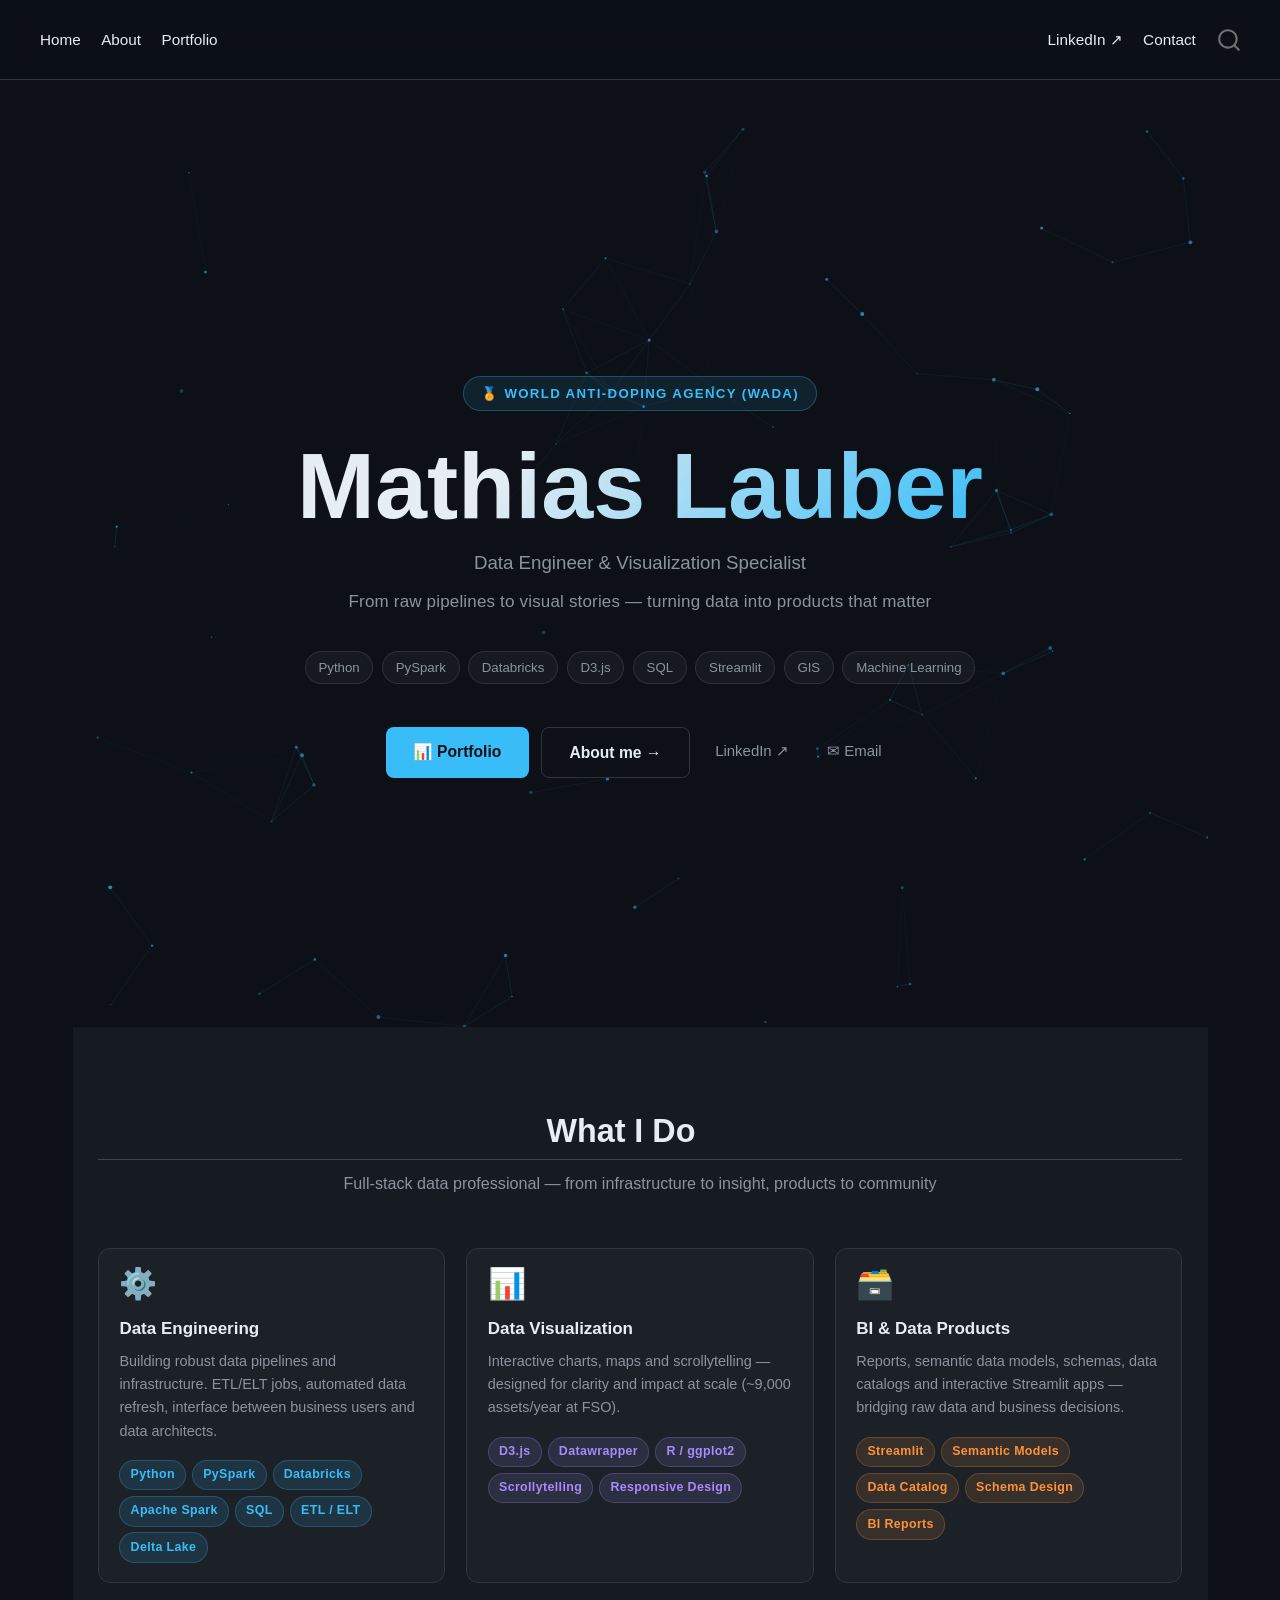
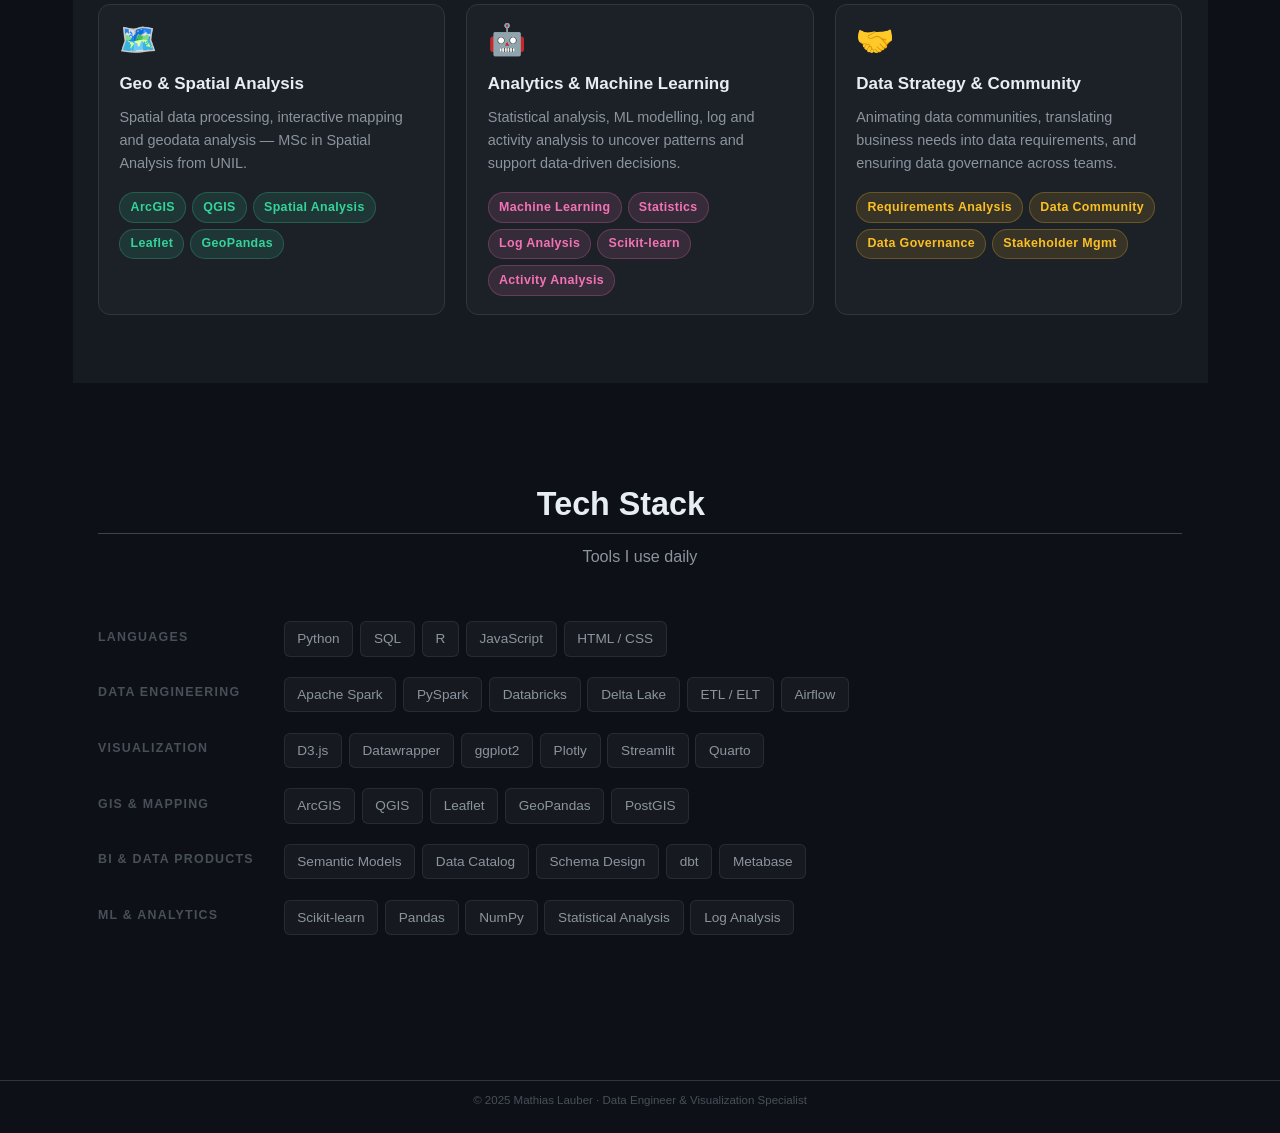
==== docs/index.html @ df404022 "Initial commit — Quarto dark portfolio site Dark theme with particles, 3 pages (Home, About, Portfol" ====
<!DOCTYPE html>
<html xmlns="http://www.w3.org/1999/xhtml" lang="en" xml:lang="en"><head>

<meta charset="utf-8">
<meta name="generator" content="quarto-1.9.38">

<meta name="viewport" content="width=device-width, initial-scale=1.0, user-scalable=yes">


<title>Mathias Lauber</title>
<style>
/* Default styles provided by pandoc.
** See https://pandoc.org/MANUAL.html#variables-for-html for config info.
*/
code{white-space: pre-wrap;}
span.smallcaps{font-variant: small-caps;}
div.columns{display: flex; gap: min(4vw, 1.5em);}
div.column{flex: auto; overflow-x: auto;}
div.hanging-indent{margin-left: 1.5em; text-indent: -1.5em;}
ul.task-list{list-style: none;}
ul.task-list li input[type="checkbox"] {
  width: 0.8em;
  margin: 0 0.8em 0.2em -1em; /* quarto-specific, see https://github.com/quarto-dev/quarto-cli/issues/4556 */ 
  vertical-align: middle;
}
</style>


<script src="site_libs/quarto-nav/quarto-nav.js"></script>
<script src="site_libs/quarto-nav/headroom.min.js"></script>
<script src="site_libs/clipboard/clipboard.min.js"></script>
<script src="site_libs/quarto-search/autocomplete.umd.js"></script>
<script src="site_libs/quarto-search/fuse.min.js"></script>
<script src="site_libs/quarto-search/quarto-search.js"></script>
<meta name="quarto:offset" content="./">
<link href="./img/favicon.png" rel="icon" type="image/png">
<script src="site_libs/quarto-html/quarto.js" type="module"></script>
<script src="site_libs/quarto-html/tabsets/tabsets.js" type="module"></script>
<script src="site_libs/quarto-html/popper.min.js"></script>
<script src="site_libs/quarto-html/tippy.umd.min.js"></script>
<script src="site_libs/quarto-html/anchor.min.js"></script>
<link href="site_libs/quarto-html/tippy.css" rel="stylesheet">
<link href="site_libs/quarto-html/quarto-syntax-highlighting-dark-0a6b7249c26820e032cb0bd839ff02b1.css" rel="stylesheet" id="quarto-text-highlighting-styles">
<script src="site_libs/bootstrap/bootstrap.min.js"></script>
<link href="site_libs/bootstrap/bootstrap-icons.css" rel="stylesheet">
<link href="site_libs/bootstrap/bootstrap-406216b1272a0f141cdec64832ee76d3.min.css" rel="stylesheet" append-hash="true" id="quarto-bootstrap" data-mode="dark">
<script id="quarto-search-options" type="application/json">{
  "location": "navbar",
  "copy-button": false,
  "collapse-after": 3,
  "panel-placement": "end",
  "type": "overlay",
  "limit": 50,
  "keyboard-shortcut": [
    "f",
    "/",
    "s"
  ],
  "show-item-context": false,
  "language": {
    "search-no-results-text": "No results",
    "search-matching-documents-text": "matching documents",
    "search-copy-link-title": "Copy link to search",
    "search-hide-matches-text": "Hide additional matches",
    "search-more-match-text": "more match in this document",
    "search-more-matches-text": "more matches in this document",
    "search-clear-button-title": "Clear",
    "search-text-placeholder": "",
    "search-detached-cancel-button-title": "Cancel",
    "search-submit-button-title": "Submit",
    "search-label": "Search"
  }
}</script>
<style>html{ scroll-behavior: smooth; }</style>


<link rel="stylesheet" href="styles.css">
</head>

<body class="nav-fixed quarto-light">

<div id="quarto-search-results"></div>
  <header id="quarto-header" class="headroom fixed-top">
    <nav class="navbar navbar-expand-lg " data-bs-theme="dark">
      <div class="navbar-container container-fluid">
            <div id="quarto-search" class="" title="Search"></div>
          <button class="navbar-toggler" type="button" data-bs-toggle="collapse" data-bs-target="#navbarCollapse" aria-controls="navbarCollapse" role="menu" aria-expanded="false" aria-label="Toggle navigation" onclick="if (window.quartoToggleHeadroom) { window.quartoToggleHeadroom(); }">
  <span class="navbar-toggler-icon"></span>
</button>
          <div class="collapse navbar-collapse" id="navbarCollapse">
            <ul class="navbar-nav navbar-nav-scroll me-auto">
  <li class="nav-item">
    <a class="nav-link active" href="./index.html" aria-current="page"> 
<span class="menu-text">Home</span></a>
  </li>  
  <li class="nav-item">
    <a class="nav-link" href="./about.html"> 
<span class="menu-text">About</span></a>
  </li>  
  <li class="nav-item">
    <a class="nav-link" href="./portfolio.html"> 
<span class="menu-text">Portfolio</span></a>
  </li>  
</ul>
            <ul class="navbar-nav navbar-nav-scroll ms-auto">
  <li class="nav-item">
    <a class="nav-link" href="https://www.linkedin.com/in/mathias-lauber/" target="_blank"> 
<span class="menu-text">LinkedIn ↗</span></a>
  </li>  
  <li class="nav-item">
    <a class="nav-link" href="mailto:mathias.lauber@outlook.com"> 
<span class="menu-text">Contact</span></a>
  </li>  
</ul>
          </div> <!-- /navcollapse -->
            <div class="quarto-navbar-tools">
</div>
      </div> <!-- /container-fluid -->
    </nav>
</header>
<!-- content -->
<div id="quarto-content" class="quarto-container page-columns page-rows-contents page-layout-full page-navbar">
<!-- sidebar -->
<!-- margin-sidebar -->
    
<!-- main -->
<main class="content column-page" id="quarto-document-content"><header id="title-block-header" class="quarto-title-block"></header>




<!-- ════════════════════════════ HERO ═══════════════════════════════ -->
<section id="hero">
  <canvas id="particles-canvas"></canvas>
  <div id="hero-content">
    <div class="hero-badge">🏅 World Anti-Doping Agency (WADA)</div>
    <h1 class="hero-name">Mathias Lauber</h1>
    <p class="hero-title">Data Engineer &amp; Visualization Specialist</p>
    <p class="hero-tagline">From raw pipelines to visual stories — turning data into products that matter</p>
    <div class="hero-pills">
      <span class="hp">Python</span>
      <span class="hp">PySpark</span>
      <span class="hp">Databricks</span>
      <span class="hp">D3.js</span>
      <span class="hp">SQL</span>
      <span class="hp">Streamlit</span>
      <span class="hp">GIS</span>
      <span class="hp">Machine Learning</span>
    </div>
    <div class="hero-ctas">
      <a href="portfolio.html" class="btn-primary-cta">📊 Portfolio</a>
      <a href="about.html" class="btn-ghost-cta">About me →</a>
      <a href="https://www.linkedin.com/in/mathias-lauber/" class="btn-link-cta" target="_blank" rel="noopener">LinkedIn ↗</a>
      <a href="mailto:mathias.lauber@outlook.com" class="btn-link-cta">✉ Email</a>
    </div>
  </div>
</section>

<!-- ═══════════════════════ WHAT I DO ═══════════════════════════════ -->
<section class="s-surface">
  <div class="c-wrap">
    <h2 class="s-title anchored">What I Do</h2>
    <p class="s-sub">Full-stack data professional — from infrastructure to insight, products to community</p>

    <div class="domains-grid">

      <div class="domain-card">
        <div class="d-icon">⚙️</div>
        <div class="d-title">Data Engineering</div>
        <div class="d-desc">Building robust data pipelines and infrastructure. ETL/ELT jobs, automated data refresh, interface between business users and data architects.</div>
        <div class="d-pills">
          <span class="tag t-blue">Python</span>
          <span class="tag t-blue">PySpark</span>
          <span class="tag t-blue">Databricks</span>
          <span class="tag t-blue">Apache Spark</span>
          <span class="tag t-blue">SQL</span>
          <span class="tag t-blue">ETL / ELT</span>
          <span class="tag t-blue">Delta Lake</span>
        </div>
      </div>

      <div class="domain-card">
        <div class="d-icon">📊</div>
        <div class="d-title">Data Visualization</div>
        <div class="d-desc">Interactive charts, maps and scrollytelling — designed for clarity and impact at scale (~9,000 assets/year at FSO).</div>
        <div class="d-pills">
          <span class="tag t-purple">D3.js</span>
          <span class="tag t-purple">Datawrapper</span>
          <span class="tag t-purple">R / ggplot2</span>
          <span class="tag t-purple">Scrollytelling</span>
          <span class="tag t-purple">Responsive Design</span>
        </div>
      </div>

      <div class="domain-card">
        <div class="d-icon">🗃️</div>
        <div class="d-title">BI &amp; Data Products</div>
        <div class="d-desc">Reports, semantic data models, schemas, data catalogs and interactive Streamlit apps — bridging raw data and business decisions.</div>
        <div class="d-pills">
          <span class="tag t-orange">Streamlit</span>
          <span class="tag t-orange">Semantic Models</span>
          <span class="tag t-orange">Data Catalog</span>
          <span class="tag t-orange">Schema Design</span>
          <span class="tag t-orange">BI Reports</span>
        </div>
      </div>

      <div class="domain-card">
        <div class="d-icon">🗺️</div>
        <div class="d-title">Geo &amp; Spatial Analysis</div>
        <div class="d-desc">Spatial data processing, interactive mapping and geodata analysis — MSc in Spatial Analysis from UNIL.</div>
        <div class="d-pills">
          <span class="tag t-green">ArcGIS</span>
          <span class="tag t-green">QGIS</span>
          <span class="tag t-green">Spatial Analysis</span>
          <span class="tag t-green">Leaflet</span>
          <span class="tag t-green">GeoPandas</span>
        </div>
      </div>

      <div class="domain-card">
        <div class="d-icon">🤖</div>
        <div class="d-title">Analytics &amp; Machine Learning</div>
        <div class="d-desc">Statistical analysis, ML modelling, log and activity analysis to uncover patterns and support data-driven decisions.</div>
        <div class="d-pills">
          <span class="tag t-pink">Machine Learning</span>
          <span class="tag t-pink">Statistics</span>
          <span class="tag t-pink">Log Analysis</span>
          <span class="tag t-pink">Scikit-learn</span>
          <span class="tag t-pink">Activity Analysis</span>
        </div>
      </div>

      <div class="domain-card">
        <div class="d-icon">🤝</div>
        <div class="d-title">Data Strategy &amp; Community</div>
        <div class="d-desc">Animating data communities, translating business needs into data requirements, and ensuring data governance across teams.</div>
        <div class="d-pills">
          <span class="tag t-yellow">Requirements Analysis</span>
          <span class="tag t-yellow">Data Community</span>
          <span class="tag t-yellow">Data Governance</span>
          <span class="tag t-yellow">Stakeholder Mgmt</span>
        </div>
      </div>

    </div>
  </div>
</section>

<!-- ═══════════════════════ TECH STACK ══════════════════════════════ -->
<section class="s-deep">
  <div class="c-wrap">
    <h2 class="s-title anchored">Tech Stack</h2>
    <p class="s-sub">Tools I use daily</p>

    <div class="tech-rows">
      <div class="tech-row">
        <span class="tech-label">Languages</span>
        <div class="tech-pills">
          <span class="tp">Python</span><span class="tp">SQL</span><span class="tp">R</span><span class="tp">JavaScript</span><span class="tp">HTML / CSS</span>
        </div>
      </div>
      <div class="tech-row">
        <span class="tech-label">Data Engineering</span>
        <div class="tech-pills">
          <span class="tp">Apache Spark</span><span class="tp">PySpark</span><span class="tp">Databricks</span><span class="tp">Delta Lake</span><span class="tp">ETL / ELT</span><span class="tp">Airflow</span>
        </div>
      </div>
      <div class="tech-row">
        <span class="tech-label">Visualization</span>
        <div class="tech-pills">
          <span class="tp">D3.js</span><span class="tp">Datawrapper</span><span class="tp">ggplot2</span><span class="tp">Plotly</span><span class="tp">Streamlit</span><span class="tp">Quarto</span>
        </div>
      </div>
      <div class="tech-row">
        <span class="tech-label">GIS &amp; Mapping</span>
        <div class="tech-pills">
          <span class="tp">ArcGIS</span><span class="tp">QGIS</span><span class="tp">Leaflet</span><span class="tp">GeoPandas</span><span class="tp">PostGIS</span>
        </div>
      </div>
      <div class="tech-row">
        <span class="tech-label">BI &amp; Data Products</span>
        <div class="tech-pills">
          <span class="tp">Semantic Models</span><span class="tp">Data Catalog</span><span class="tp">Schema Design</span><span class="tp">dbt</span><span class="tp">Metabase</span>
        </div>
      </div>
      <div class="tech-row">
        <span class="tech-label">ML &amp; Analytics</span>
        <div class="tech-pills">
          <span class="tp">Scikit-learn</span><span class="tp">Pandas</span><span class="tp">NumPy</span><span class="tp">Statistical Analysis</span><span class="tp">Log Analysis</span>
        </div>
      </div>
    </div>
  </div>
</section>

<!-- ════════════════════════ PARTICLES SCRIPT ═══════════════════════ -->
<script>
(function () {
  const canvas = document.getElementById('particles-canvas');
  if (!canvas) return;
  const ctx = canvas.getContext('2d');
  let W, H, particles;
  const mouse = { x: -999, y: -999 };
  const N = 75, LINK = 130, MOUSE_R = 140, COL = '56,189,248';

  function resize() {
    W = canvas.width  = canvas.parentElement.offsetWidth;
    H = canvas.height = canvas.parentElement.offsetHeight;
  }

  function P() {
    this.x  = Math.random() * W;
    this.y  = Math.random() * H;
    this.vx = (Math.random() - 0.5) * 0.45;
    this.vy = (Math.random() - 0.5) * 0.45;
    this.r  = Math.random() * 1.4 + 0.6;
    this.a  = Math.random() * 0.45 + 0.25;
  }
  P.prototype.step = function () {
    this.x += this.vx; this.y += this.vy;
    if (this.x < 0 || this.x > W) this.vx *= -1;
    if (this.y < 0 || this.y > H) this.vy *= -1;
    const dx = this.x - mouse.x, dy = this.y - mouse.y;
    const d  = Math.sqrt(dx * dx + dy * dy);
    if (d < MOUSE_R && d > 0) {
      const f = (MOUSE_R - d) / MOUSE_R * 1.2;
      this.x += (dx / d) * f;
      this.y += (dy / d) * f;
    }
  };
  P.prototype.draw = function () {
    ctx.beginPath();
    ctx.arc(this.x, this.y, this.r, 0, Math.PI * 2);
    ctx.fillStyle = `rgba(${COL},${this.a})`;
    ctx.fill();
  };

  function frame() {
    ctx.clearRect(0, 0, W, H);
    for (let i = 0; i < N; i++) {
      particles[i].step();
      particles[i].draw();
      for (let j = i + 1; j < N; j++) {
        const dx = particles[i].x - particles[j].x;
        const dy = particles[i].y - particles[j].y;
        const d  = Math.sqrt(dx * dx + dy * dy);
        if (d < LINK) {
          ctx.beginPath();
          ctx.moveTo(particles[i].x, particles[i].y);
          ctx.lineTo(particles[j].x, particles[j].y);
          ctx.strokeStyle = `rgba(${COL},${(1 - d / LINK) * 0.22})`;
          ctx.lineWidth = 0.7;
          ctx.stroke();
        }
      }
    }
    requestAnimationFrame(frame);
  }

  function init() {
    resize();
    particles = Array.from({ length: N }, () => new P());
    frame();
  }

  window.addEventListener('resize', () => {
    resize();
    particles.forEach(p => { p.x = Math.min(p.x, W); p.y = Math.min(p.y, H); });
  });
  const hero = document.getElementById('hero');
  hero.addEventListener('mousemove', e => {
    const r = canvas.getBoundingClientRect();
    mouse.x = e.clientX - r.left;
    mouse.y = e.clientY - r.top;
  });
  hero.addEventListener('mouseleave', () => { mouse.x = -999; mouse.y = -999; });

  // Wait for DOM to be ready
  if (document.readyState === 'loading') {
    document.addEventListener('DOMContentLoaded', init);
  } else {
    init();
  }
})();
</script>



</main> <!-- /main -->
<script id="quarto-html-after-body" type="application/javascript">
  window.document.addEventListener("DOMContentLoaded", function (event) {
    const icon = "";
    const anchorJS = new window.AnchorJS();
    anchorJS.options = {
      placement: 'right',
      icon: icon
    };
    anchorJS.add('.anchored');
    const isCodeAnnotation = (el) => {
      for (const clz of el.classList) {
        if (clz.startsWith('code-annotation-')) {                     
          return true;
        }
      }
      return false;
    }
    const onCopySuccess = function(e) {
      // button target
      const button = e.trigger;
      // don't keep focus
      button.blur();
      // flash "checked"
      button.classList.add('code-copy-button-checked');
      var currentTitle = button.getAttribute("title");
      button.setAttribute("title", "Copied!");
      let tooltip;
      if (window.bootstrap) {
        button.setAttribute("data-bs-toggle", "tooltip");
        button.setAttribute("data-bs-placement", "left");
        button.setAttribute("data-bs-title", "Copied!");
        tooltip = new bootstrap.Tooltip(button, 
          { trigger: "manual", 
            customClass: "code-copy-button-tooltip",
            offset: [0, -8]});
        tooltip.show();    
      }
      setTimeout(function() {
        if (tooltip) {
          tooltip.hide();
          button.removeAttribute("data-bs-title");
          button.removeAttribute("data-bs-toggle");
          button.removeAttribute("data-bs-placement");
        }
        button.setAttribute("title", currentTitle);
        button.classList.remove('code-copy-button-checked');
      }, 1000);
      // clear code selection
      e.clearSelection();
    }
    const getTextToCopy = function(trigger) {
      const outerScaffold = trigger.parentElement.cloneNode(true);
      const codeEl = outerScaffold.querySelector('code');
      for (const childEl of codeEl.children) {
        if (isCodeAnnotation(childEl)) {
          childEl.remove();
        }
      }
      return codeEl.innerText;
    }
    const clipboard = new window.ClipboardJS('.code-copy-button:not([data-in-quarto-modal])', {
      text: getTextToCopy
    });
    clipboard.on('success', onCopySuccess);
    if (window.document.getElementById('quarto-embedded-source-code-modal')) {
      const clipboardModal = new window.ClipboardJS('.code-copy-button[data-in-quarto-modal]', {
        text: getTextToCopy,
        container: window.document.getElementById('quarto-embedded-source-code-modal')
      });
      clipboardModal.on('success', onCopySuccess);
    }
      var localhostRegex = new RegExp(/^(?:http|https):\/\/localhost\:?[0-9]*\//);
      var mailtoRegex = new RegExp(/^mailto:/);
        var filterRegex = new RegExp('/' + window.location.host + '/');
      var isInternal = (href) => {
          return filterRegex.test(href) || localhostRegex.test(href) || mailtoRegex.test(href);
      }
      // Inspect non-navigation links and adorn them if external
     var links = window.document.querySelectorAll('a[href]:not(.nav-link):not(.navbar-brand):not(.toc-action):not(.sidebar-link):not(.sidebar-item-toggle):not(.pagination-link):not(.no-external):not([aria-hidden]):not(.dropdown-item):not(.quarto-navigation-tool):not(.about-link)');
      for (var i=0; i<links.length; i++) {
        const link = links[i];
        if (!isInternal(link.href)) {
          // undo the damage that might have been done by quarto-nav.js in the case of
          // links that we want to consider external
          if (link.dataset.originalHref !== undefined) {
            link.href = link.dataset.originalHref;
          }
        }
      }
    function tippyHover(el, contentFn, onTriggerFn, onUntriggerFn) {
      const config = {
        allowHTML: true,
        maxWidth: 500,
        delay: 100,
        arrow: false,
        appendTo: function(el) {
            return el.parentElement;
        },
        interactive: true,
        interactiveBorder: 10,
        theme: 'quarto',
        placement: 'bottom-start',
      };
      if (contentFn) {
        config.content = contentFn;
      }
      if (onTriggerFn) {
        config.onTrigger = onTriggerFn;
      }
      if (onUntriggerFn) {
        config.onUntrigger = onUntriggerFn;
      }
      window.tippy(el, config); 
    }
    const noterefs = window.document.querySelectorAll('a[role="doc-noteref"]');
    for (var i=0; i<noterefs.length; i++) {
      const ref = noterefs[i];
      tippyHover(ref, function() {
        // use id or data attribute instead here
        let href = ref.getAttribute('data-footnote-href') || ref.getAttribute('href');
        try { href = new URL(href).hash; } catch {}
        const id = href.replace(/^#\/?/, "");
        const note = window.document.getElementById(id);
        if (note) {
          return note.innerHTML;
        } else {
          return "";
        }
      });
    }
    const xrefs = window.document.querySelectorAll('a.quarto-xref');
    const processXRef = (id, note) => {
      // Strip column container classes
      const stripColumnClz = (el) => {
        el.classList.remove("page-full", "page-columns");
        if (el.children) {
          for (const child of el.children) {
            stripColumnClz(child);
          }
        }
      }
      stripColumnClz(note)
      if (id === null || id.startsWith('sec-')) {
        // Special case sections, only their first couple elements
        const container = document.createElement("div");
        if (note.children && note.children.length > 2) {
          container.appendChild(note.children[0].cloneNode(true));
          for (let i = 1; i < note.children.length; i++) {
            const child = note.children[i];
            if (child.tagName === "P" && child.innerText === "") {
              continue;
            } else {
              container.appendChild(child.cloneNode(true));
              break;
            }
          }
          if (window.Quarto?.typesetMath) {
            window.Quarto.typesetMath(container);
          }
          return container.innerHTML
        } else {
          if (window.Quarto?.typesetMath) {
            window.Quarto.typesetMath(note);
          }
          return note.innerHTML;
        }
      } else {
        // Remove any anchor links if they are present
        const anchorLink = note.querySelector('a.anchorjs-link');
        if (anchorLink) {
          anchorLink.remove();
        }
        if (window.Quarto?.typesetMath) {
          window.Quarto.typesetMath(note);
        }
        if (note.classList.contains("callout")) {
          return note.outerHTML;
        } else {
          return note.innerHTML;
        }
      }
    }
    for (var i=0; i<xrefs.length; i++) {
      const xref = xrefs[i];
      tippyHover(xref, undefined, function(instance) {
        instance.disable();
        let url = xref.getAttribute('href');
        let hash = undefined; 
        if (url.startsWith('#')) {
          hash = url;
        } else {
          try { hash = new URL(url).hash; } catch {}
        }
        if (hash) {
          const id = hash.replace(/^#\/?/, "");
          const note = window.document.getElementById(id);
          if (note !== null) {
            try {
              const html = processXRef(id, note.cloneNode(true));
              instance.setContent(html);
            } finally {
              instance.enable();
              instance.show();
            }
          } else {
            // See if we can fetch this
            fetch(url.split('#')[0])
            .then(res => res.text())
            .then(html => {
              const parser = new DOMParser();
              const htmlDoc = parser.parseFromString(html, "text/html");
              const note = htmlDoc.getElementById(id);
              if (note !== null) {
                const html = processXRef(id, note);
                instance.setContent(html);
              } 
            }).finally(() => {
              instance.enable();
              instance.show();
            });
          }
        } else {
          // See if we can fetch a full url (with no hash to target)
          // This is a special case and we should probably do some content thinning / targeting
          fetch(url)
          .then(res => res.text())
          .then(html => {
            const parser = new DOMParser();
            const htmlDoc = parser.parseFromString(html, "text/html");
            const note = htmlDoc.querySelector('main.content');
            if (note !== null) {
              // This should only happen for chapter cross references
              // (since there is no id in the URL)
              // remove the first header
              if (note.children.length > 0 && note.children[0].tagName === "HEADER") {
                note.children[0].remove();
              }
              const html = processXRef(null, note);
              instance.setContent(html);
            } 
          }).finally(() => {
            instance.enable();
            instance.show();
          });
        }
      }, function(instance) {
      });
    }
        let selectedAnnoteEl;
        const selectorForAnnotation = ( cell, annotation) => {
          let cellAttr = 'data-code-cell="' + cell + '"';
          let lineAttr = 'data-code-annotation="' +  annotation + '"';
          const selector = 'span[' + cellAttr + '][' + lineAttr + ']';
          return selector;
        }
        const selectCodeLines = (annoteEl) => {
          const doc = window.document;
          const targetCell = annoteEl.getAttribute("data-target-cell");
          const targetAnnotation = annoteEl.getAttribute("data-target-annotation");
          const annoteSpan = window.document.querySelector(selectorForAnnotation(targetCell, targetAnnotation));
          const lines = annoteSpan.getAttribute("data-code-lines").split(",");
          const lineIds = lines.map((line) => {
            return targetCell + "-" + line;
          })
          let top = null;
          let height = null;
          let parent = null;
          if (lineIds.length > 0) {
              //compute the position of the single el (top and bottom and make a div)
              const el = window.document.getElementById(lineIds[0]);
              top = el.offsetTop;
              height = el.offsetHeight;
              parent = el.parentElement.parentElement;
            if (lineIds.length > 1) {
              const lastEl = window.document.getElementById(lineIds[lineIds.length - 1]);
              const bottom = lastEl.offsetTop + lastEl.offsetHeight;
              height = bottom - top;
            }
            if (top !== null && height !== null && parent !== null) {
              // cook up a div (if necessary) and position it 
              let div = window.document.getElementById("code-annotation-line-highlight");
              if (div === null) {
                div = window.document.createElement("div");
                div.setAttribute("id", "code-annotation-line-highlight");
                div.style.position = 'absolute';
                parent.appendChild(div);
              }
              div.style.top = top - 2 + "px";
              div.style.height = height + 4 + "px";
              div.style.left = 0;
              let gutterDiv = window.document.getElementById("code-annotation-line-highlight-gutter");
              if (gutterDiv === null) {
                gutterDiv = window.document.createElement("div");
                gutterDiv.setAttribute("id", "code-annotation-line-highlight-gutter");
                gutterDiv.style.position = 'absolute';
                const codeCell = window.document.getElementById(targetCell);
                const gutter = codeCell.querySelector('.code-annotation-gutter');
                gutter.appendChild(gutterDiv);
              }
              gutterDiv.style.top = top - 2 + "px";
              gutterDiv.style.height = height + 4 + "px";
            }
            selectedAnnoteEl = annoteEl;
          }
        };
        const unselectCodeLines = () => {
          const elementsIds = ["code-annotation-line-highlight", "code-annotation-line-highlight-gutter"];
          elementsIds.forEach((elId) => {
            const div = window.document.getElementById(elId);
            if (div) {
              div.remove();
            }
          });
          selectedAnnoteEl = undefined;
        };
          // Handle positioning of the toggle
      window.addEventListener(
        "resize",
        throttle(() => {
          elRect = undefined;
          if (selectedAnnoteEl) {
            selectCodeLines(selectedAnnoteEl);
          }
        }, 10)
      );
      function throttle(fn, ms) {
      let throttle = false;
      let timer;
        return (...args) => {
          if(!throttle) { // first call gets through
              fn.apply(this, args);
              throttle = true;
          } else { // all the others get throttled
              if(timer) clearTimeout(timer); // cancel #2
              timer = setTimeout(() => {
                fn.apply(this, args);
                timer = throttle = false;
              }, ms);
          }
        };
      }
        // Attach click handler to the DT
        const annoteDls = window.document.querySelectorAll('dt[data-target-cell]');
        for (const annoteDlNode of annoteDls) {
          annoteDlNode.addEventListener('click', (event) => {
            const clickedEl = event.target;
            if (clickedEl !== selectedAnnoteEl) {
              unselectCodeLines();
              const activeEl = window.document.querySelector('dt[data-target-cell].code-annotation-active');
              if (activeEl) {
                activeEl.classList.remove('code-annotation-active');
              }
              selectCodeLines(clickedEl);
              clickedEl.classList.add('code-annotation-active');
            } else {
              // Unselect the line
              unselectCodeLines();
              clickedEl.classList.remove('code-annotation-active');
            }
          });
        }
    const findCites = (el) => {
      const parentEl = el.parentElement;
      if (parentEl) {
        const cites = parentEl.dataset.cites;
        if (cites) {
          return {
            el,
            cites: cites.split(' ')
          };
        } else {
          return findCites(el.parentElement)
        }
      } else {
        return undefined;
      }
    };
    var bibliorefs = window.document.querySelectorAll('a[role="doc-biblioref"]');
    for (var i=0; i<bibliorefs.length; i++) {
      const ref = bibliorefs[i];
      const citeInfo = findCites(ref);
      if (citeInfo) {
        tippyHover(citeInfo.el, function() {
          var popup = window.document.createElement('div');
          citeInfo.cites.forEach(function(cite) {
            var citeDiv = window.document.createElement('div');
            citeDiv.classList.add('hanging-indent');
            citeDiv.classList.add('csl-entry');
            var biblioDiv = window.document.getElementById('ref-' + cite);
            if (biblioDiv) {
              citeDiv.innerHTML = biblioDiv.innerHTML;
            }
            popup.appendChild(citeDiv);
          });
          return popup.innerHTML;
        });
      }
    }
  });
  </script>
</div> <!-- /content -->
<footer class="footer">
  <div class="nav-footer">
    <div class="nav-footer-left">
      &nbsp;
    </div>   
    <div class="nav-footer-center">
<p>© 2025 Mathias Lauber · Data Engineer &amp; Visualization Specialist</p>
</div>
    <div class="nav-footer-right">
      &nbsp;
    </div>
  </div>
</footer>




<script src="site_libs/quarto-html/zenscroll-min.js"></script>
</body></html>
---- docs/site_libs/quarto-html/tippy.css ----
.tippy-box[data-animation=fade][data-state=hidden]{opacity:0}[data-tippy-root]{max-width:calc(100vw - 10px)}.tippy-box{position:relative;background-color:#333;color:#fff;border-radius:4px;font-size:14px;line-height:1.4;white-space:normal;outline:0;transition-property:transform,visibility,opacity}.tippy-box[data-placement^=top]>.tippy-arrow{bottom:0}.tippy-box[data-placement^=top]>.tippy-arrow:before{bottom:-7px;left:0;border-width:8px 8px 0;border-top-color:initial;transform-origin:center top}.tippy-box[data-placement^=bottom]>.tippy-arrow{top:0}.tippy-box[data-placement^=bottom]>.tippy-arrow:before{top:-7px;left:0;border-width:0 8px 8px;border-bottom-color:initial;transform-origin:center bottom}.tippy-box[data-placement^=left]>.tippy-arrow{right:0}.tippy-box[data-placement^=left]>.tippy-arrow:before{border-width:8px 0 8px 8px;border-left-color:initial;right:-7px;transform-origin:center left}.tippy-box[data-placement^=right]>.tippy-arrow{left:0}.tippy-box[data-placement^=right]>.tippy-arrow:before{left:-7px;border-width:8px 8px 8px 0;border-right-color:initial;transform-origin:center right}.tippy-box[data-inertia][data-state=visible]{transition-timing-function:cubic-bezier(.54,1.5,.38,1.11)}.tippy-arrow{width:16px;height:16px;color:#333}.tippy-arrow:before{content:"";position:absolute;border-color:transparent;border-style:solid}.tippy-content{position:relative;padding:5px 9px;z-index:1}
---- docs/site_libs/quarto-html/quarto-syntax-highlighting-dark-0a6b7249c26820e032cb0bd839ff02b1.css ----
/* quarto syntax highlight colors */
:root {
  --quarto-hl-al-color: #f07178;
  --quarto-hl-an-color: #d4d0ab;
  --quarto-hl-at-color: #00e0e0;
  --quarto-hl-bn-color: #d4d0ab;
  --quarto-hl-bu-color: #abe338;
  --quarto-hl-ch-color: #abe338;
  --quarto-hl-co-color: #f8f8f2;
  --quarto-hl-cv-color: #ffd700;
  --quarto-hl-cn-color: #ffd700;
  --quarto-hl-cf-color: #ffa07a;
  --quarto-hl-dt-color: #ffa07a;
  --quarto-hl-dv-color: #d4d0ab;
  --quarto-hl-do-color: #f8f8f2;
  --quarto-hl-er-color: #f07178;
  --quarto-hl-ex-color: #00e0e0;
  --quarto-hl-fl-color: #d4d0ab;
  --quarto-hl-fu-color: #ffa07a;
  --quarto-hl-im-color: #abe338;
  --quarto-hl-in-color: #d4d0ab;
  --quarto-hl-kw-color: #ffa07a;
  --quarto-hl-op-color: #ffa07a;
  --quarto-hl-ot-color: #00e0e0;
  --quarto-hl-pp-color: #dcc6e0;
  --quarto-hl-re-color: #00e0e0;
  --quarto-hl-sc-color: #abe338;
  --quarto-hl-ss-color: #abe338;
  --quarto-hl-st-color: #abe338;
  --quarto-hl-va-color: #00e0e0;
  --quarto-hl-vs-color: #abe338;
  --quarto-hl-wa-color: #dcc6e0;
}

/* other quarto variables */
:root {
  --quarto-font-monospace: SFMono-Regular, Menlo, Monaco, Consolas, "Liberation Mono", "Courier New", monospace;
}

/* syntax highlight based on Pandoc's rules */
pre > code.sourceCode > span {
  color: #f8f8f2;
}

code.sourceCode > span {
  color: #f8f8f2;
}

div.sourceCode,
div.sourceCode pre.sourceCode {
  color: #f8f8f2;
}

/* Normal */
code span {
  color: #f8f8f2;
}

/* Alert */
code span.al {
  color: #f07178;
}

/* Annotation */
code span.an {
  color: #d4d0ab;
}

/* Attribute */
code span.at {
  color: #00e0e0;
}

/* BaseN */
code span.bn {
  color: #d4d0ab;
}

/* BuiltIn */
code span.bu {
  color: #abe338;
}

/* ControlFlow */
code span.cf {
  font-weight: bold;
  color: #ffa07a;
}

/* Char */
code span.ch {
  color: #abe338;
}

/* Constant */
code span.cn {
  color: #ffd700;
}

/* Comment */
code span.co {
  font-style: italic;
  color: #f8f8f2;
}

/* CommentVar */
code span.cv {
  color: #ffd700;
}

/* Documentation */
code span.do {
  color: #f8f8f2;
}

/* DataType */
code span.dt {
  color: #ffa07a;
}

/* DecVal */
code span.dv {
  color: #d4d0ab;
}

/* Error */
code span.er {
  color: #f07178;
  text-decoration: underline;
}

/* Extension */
code span.ex {
  font-weight: bold;
  color: #00e0e0;
}

/* Float */
code span.fl {
  color: #d4d0ab;
}

/* Function */
code span.fu {
  color: #ffa07a;
}

/* Import */
code span.im {
  color: #abe338;
}

/* Information */
code span.in {
  color: #d4d0ab;
}

/* Keyword */
code span.kw {
  font-weight: bold;
  color: #ffa07a;
}

/* Operator */
code span.op {
  color: #ffa07a;
}

/* Other */
code span.ot {
  color: #00e0e0;
}

/* Preprocessor */
code span.pp {
  color: #dcc6e0;
}

/* RegionMarker */
code span.re {
  background-color: #f8f8f2;
  color: #00e0e0;
}

/* SpecialChar */
code span.sc {
  color: #abe338;
}

/* SpecialString */
code span.ss {
  color: #abe338;
}

/* String */
code span.st {
  color: #abe338;
}

/* Variable */
code span.va {
  color: #00e0e0;
}

/* VerbatimString */
code span.vs {
  color: #abe338;
}

/* Warning */
code span.wa {
  color: #dcc6e0;
}

.prevent-inlining {
  content: "</";
}

/*# sourceMappingURL=175367c052bafc98bd680af3479823f0.css.map */
---- docs/styles.css ----
/* ═══════════════════════════════════════════════════════════════
   MATHIAS LAUBER — Dark Portfolio
   Base: darkly (Bootstrap 5 dark)
═══════════════════════════════════════════════════════════════ */

:root {
  --bg-deep:     #0d1117;
  --bg-surface:  #161b22;
  --bg-card:     #1c2128;
  --border:      #30363d;
  --text-1:      #e6edf3;
  --text-2:      #8b949e;
  --text-dim:    #484f58;
  --blue:        #38bdf8;
  --purple:      #a78bfa;
  --green:       #34d399;
  --orange:      #fb923c;
  --pink:        #f472b6;
  --yellow:      #fbbf24;
}

/* ─── Base ──────────────────────────────────────────────────── */
body {
  background-color: var(--bg-deep) !important;
  color: var(--text-1) !important;
  font-family: -apple-system, BlinkMacSystemFont, 'Segoe UI', Inter, sans-serif;
  line-height: 1.75;
}
.quarto-title, h1.title, .description { display: none; }
a { color: var(--blue); }
a:hover { color: #7dd3fc; text-decoration: none; }
blockquote { border-left: 3px solid var(--blue); color: var(--text-2); padding-left: 1rem; }

/* ─── Navbar ────────────────────────────────────────────────── */
.navbar {
  background-color: rgba(13,17,23,0.92) !important;
  backdrop-filter: blur(14px);
  border-bottom: 1px solid var(--border) !important;
}
.navbar-brand, .nav-link { color: var(--text-1) !important; font-size: 0.9rem; font-weight: 500; }
.nav-link:hover { color: var(--blue) !important; }

/* ─── Footer ────────────────────────────────────────────────── */
.nav-footer { background: var(--bg-deep) !important; border-top: 1px solid var(--border) !important; color: var(--text-dim) !important; font-size: 0.82rem; }

/* ─── Scrollbar ─────────────────────────────────────────────── */
::-webkit-scrollbar { width: 5px; }
::-webkit-scrollbar-track { background: var(--bg-deep); }
::-webkit-scrollbar-thumb { background: var(--border); border-radius: 3px; }

/* ═══════════════════════════════════════════════════════════════
   HOME — HERO
═══════════════════════════════════════════════════════════════ */
#hero {
  position: relative;
  min-height: 100vh;
  display: flex;
  align-items: center;
  justify-content: center;
  overflow: hidden;
  background: var(--bg-deep);
}
#particles-canvas {
  position: absolute; top: 0; left: 0;
  width: 100%; height: 100%; z-index: 0;
}
#hero-content {
  position: relative; z-index: 1;
  text-align: center;
  max-width: 800px;
  padding: 2rem 1.5rem;
}
.hero-badge {
  display: inline-block;
  background: rgba(56,189,248,0.1);
  color: var(--blue);
  border: 1px solid rgba(56,189,248,0.3);
  padding: 0.3rem 1rem;
  border-radius: 20px;
  font-size: 0.78rem; font-weight: 700;
  letter-spacing: 0.1em; text-transform: uppercase;
  margin-bottom: 1.5rem;
}
.hero-name {
  font-size: clamp(3rem, 8vw, 5.5rem);
  font-weight: 900; line-height: 1.05;
  margin: 0 0 0.75rem;
  background: linear-gradient(130deg, #e6edf3 30%, #38bdf8 100%);
  -webkit-background-clip: text; -webkit-text-fill-color: transparent;
  background-clip: text;
}
.hero-title {
  font-size: 1.1rem; color: var(--text-2); font-weight: 500; margin-bottom: 0.4rem;
}
.hero-tagline {
  font-size: 1rem; color: var(--text-2); margin-bottom: 2rem; letter-spacing: 0.01em;
}
.hero-pills {
  display: flex; flex-wrap: wrap; justify-content: center; gap: 0.5rem; margin-bottom: 2.5rem;
}
.hp {
  background: rgba(255,255,255,0.04);
  border: 1px solid rgba(255,255,255,0.1);
  color: var(--text-2);
  padding: 0.25rem 0.75rem; border-radius: 20px;
  font-size: 0.78rem; font-weight: 500;
}
.hero-ctas { display: flex; justify-content: center; gap: 0.75rem; flex-wrap: wrap; }
.btn-primary-cta {
  background: var(--blue); color: #0d1117 !important;
  padding: 0.65rem 1.6rem; border-radius: 8px;
  font-weight: 700; font-size: 0.92rem; text-decoration: none;
  transition: all 0.2s; display: inline-block;
}
.btn-primary-cta:hover { background: #7dd3fc; transform: translateY(-2px); box-shadow: 0 4px 20px rgba(56,189,248,0.35); }
.btn-ghost-cta {
  background: transparent; color: var(--text-1) !important;
  padding: 0.65rem 1.6rem; border-radius: 8px;
  border: 1px solid var(--border);
  font-weight: 600; font-size: 0.92rem; text-decoration: none;
  transition: all 0.2s; display: inline-block;
}
.btn-ghost-cta:hover { border-color: var(--blue); color: var(--blue) !important; }
.btn-link-cta {
  color: var(--text-2) !important; padding: 0.65rem 0.75rem;
  font-size: 0.88rem; text-decoration: none; transition: color 0.2s;
}
.btn-link-cta:hover { color: var(--blue) !important; }

/* ═══════════════════════════════════════════════════════════════
   HOME — SECTIONS
═══════════════════════════════════════════════════════════════ */
.s-surface { background: var(--bg-surface); padding: 3rem 1.5rem 4rem; }
.s-deep    { background: var(--bg-deep);    padding: 4rem 1.5rem; }
.c-wrap    { max-width: 1100px; margin: 0 auto; }
.s-title   { font-size: 1.9rem; font-weight: 800; color: var(--text-1); text-align: center; margin-bottom: 0.5rem; }
.s-sub     { text-align: center; color: var(--text-2); margin-bottom: 3rem; font-size: 0.95rem; }

/* ─── Domain Cards ──────────────────────────────────────────── */
.domains-grid {
  display: grid;
  grid-template-columns: repeat(auto-fit, minmax(310px, 1fr));
  gap: 1.25rem;
}
.domain-card {
  background: var(--bg-card); border: 1px solid var(--border);
  border-radius: 12px; padding: 1.1rem 1.2rem;
  transition: transform 0.2s, box-shadow 0.2s;
}
.domain-card:hover { transform: translateY(-4px); box-shadow: 0 12px 40px rgba(0,0,0,0.4); }
.d-icon { font-size: 1.8rem; margin-bottom: 0.9rem; line-height: 1; }
.d-title { font-size: 1rem; font-weight: 700; color: var(--text-1); margin-bottom: 0.4rem; }
.d-desc  { font-size: 0.85rem; color: var(--text-2); line-height: 1.6; margin-bottom: 1rem; }
.d-pills { display: flex; flex-wrap: wrap; gap: 0.35rem; }

/* ─── Colored Tags ──────────────────────────────────────────── */
.tag { padding: 0.2rem 0.6rem; border-radius: 20px; font-size: 0.73rem; font-weight: 600; letter-spacing: 0.03em; }
.t-blue   { background: rgba(56,189,248,0.12);  color: #38bdf8; border: 1px solid rgba(56,189,248,0.25); }
.t-purple { background: rgba(167,139,250,0.12); color: #a78bfa; border: 1px solid rgba(167,139,250,0.25); }
.t-orange { background: rgba(251,146,60,0.12);  color: #fb923c; border: 1px solid rgba(251,146,60,0.25); }
.t-green  { background: rgba(52,211,153,0.12);  color: #34d399; border: 1px solid rgba(52,211,153,0.25); }
.t-pink   { background: rgba(244,114,182,0.12); color: #f472b6; border: 1px solid rgba(244,114,182,0.25); }
.t-yellow { background: rgba(251,191,36,0.12);  color: #fbbf24; border: 1px solid rgba(251,191,36,0.25); }

/* ─── Tech Stack ────────────────────────────────────────────── */
.tech-rows { display: flex; flex-direction: column; gap: 1.2rem; }
.tech-row  { display: flex; align-items: flex-start; gap: 1.5rem; flex-wrap: wrap; }
.tech-label {
  font-size: 0.73rem; font-weight: 700; text-transform: uppercase;
  letter-spacing: 0.1em; color: var(--text-dim);
  min-width: 160px; padding-top: 0.3rem;
}
.tech-pills { display: flex; flex-wrap: wrap; gap: 0.4rem; }
.tp {
  background: rgba(255,255,255,0.04);
  border: 1px solid rgba(255,255,255,0.08);
  color: var(--text-2);
  padding: 0.28rem 0.75rem; border-radius: 6px;
  font-size: 0.8rem; font-weight: 500; cursor: default;
  transition: all 0.15s;
}
.tp:hover { border-color: var(--blue); color: var(--blue); background: rgba(56,189,248,0.07); }

/* ═══════════════════════════════════════════════════════════════
   ABOUT PAGE
═══════════════════════════════════════════════════════════════ */
.about-hero {
  background: var(--bg-surface);
  padding: 4rem 1.5rem 3rem;
  border-bottom: 1px solid var(--border);
}
.about-grid { display: grid; grid-template-columns: 200px 1fr; gap: 3rem; align-items: start; max-width: 900px; margin: 0 auto; }
.profile-img {
  width: 180px; height: 180px; border-radius: 50%;
  object-fit: cover;
  border: 3px solid var(--border);
  box-shadow: 0 0 0 6px rgba(56,189,248,0.12);
}
.profile-placeholder {
  width: 180px; height: 180px; border-radius: 50%;
  background: var(--bg-card); border: 2px dashed var(--border);
  display: flex; align-items: center; justify-content: center;
  font-size: 3.5rem;
}
.about-name  { font-size: 2.2rem; font-weight: 800; color: var(--text-1); margin-bottom: 0.3rem; }
.about-role  { font-size: 1rem; color: var(--blue); font-weight: 600; margin-bottom: 0.8rem; }
.about-bio   { font-size: 0.95rem; color: var(--text-2); line-height: 1.8; }
.about-links { display: flex; gap: 0.75rem; flex-wrap: wrap; margin-top: 1.2rem; }
.about-link  {
  background: var(--bg-card); border: 1px solid var(--border);
  color: var(--text-2) !important; padding: 0.4rem 1rem;
  border-radius: 6px; font-size: 0.82rem; font-weight: 600;
  text-decoration: none; transition: all 0.15s;
}
.about-link:hover { border-color: var(--blue); color: var(--blue) !important; }

/* ─── About sections ────────────────────────────────────────── */
.about-content { max-width: 900px; margin: 0 auto; padding: 4rem 1.5rem; }
.section-label {
  font-size: 0.72rem; font-weight: 700; text-transform: uppercase;
  letter-spacing: 0.12em; color: var(--blue); margin-bottom: 1.5rem;
}
.timeline-item {
  border-left: 2px solid var(--border);
  padding: 0 0 2rem 1.5rem; position: relative; margin-left: 0.5rem;
}
.timeline-item::before {
  content: ""; position: absolute; left: -5px; top: 6px;
  width: 8px; height: 8px; border-radius: 50%;
  background: var(--blue); box-shadow: 0 0 0 3px rgba(56,189,248,0.2);
}
.tl-title  { font-size: 1rem; font-weight: 700; color: var(--text-1); margin-bottom: 0.15rem; }
.tl-org    { font-size: 0.88rem; color: var(--blue); font-weight: 600; }
.tl-period { font-size: 0.78rem; color: var(--text-dim); margin-bottom: 0.6rem; }
.tl-desc   { font-size: 0.88rem; color: var(--text-2); line-height: 1.7; }

/* ═══════════════════════════════════════════════════════════════
   PORTFOLIO PAGE
═══════════════════════════════════════════════════════════════ */
.portfolio-hero {
  background: var(--bg-surface);
  padding: 3rem 1.5rem 2.5rem;
  border-bottom: 1px solid var(--border);
  text-align: center;
}
.portfolio-title { font-size: 2rem; font-weight: 800; color: var(--text-1); margin-bottom: 0.4rem; }
.portfolio-sub   { color: var(--text-2); font-size: 0.95rem; }

.portfolio-body  { max-width: 1100px; margin: 0 auto; padding: 3rem 1.5rem 5rem; }

.cat-title {
  font-size: 0.72rem; font-weight: 700; text-transform: uppercase;
  letter-spacing: 0.12em; color: var(--blue);
  border-bottom: 1px solid var(--border); padding-bottom: 0.75rem;
  margin-bottom: 1.5rem; margin-top: 3rem;
}
.cat-title:first-child { margin-top: 0; }

.viz-card {
  background: #ffffff !important;
  border: 1px solid #dee2e6 !important;
  border-radius: 10px; padding: 1.4rem 1.5rem;
  margin-bottom: 1.25rem;
  transition: box-shadow 0.2s, transform 0.2s;
}
.viz-card:hover { box-shadow: 0 8px 30px rgba(0,0,0,0.2) !important; transform: translateY(-2px); }
.viz-card h3 { font-size: 0.95rem; font-weight: 700; color: #1a1a2a !important; margin-bottom: 0.75rem; }
.viz-card blockquote { border-left: 3px solid #dee2e6; color: #6c757d; }
.viz-card iframe, .viz-card .bfsviz-widget { width: 100%; border: none; margin-top: 0.5rem; }
.cat-badge {
  display: inline-block;
  background: rgba(56,189,248,0.1); color: #2980b9;
  border: 1px solid rgba(56,189,248,0.3);
  padding: 0.15rem 0.55rem; border-radius: 20px;
  font-size: 0.7rem; font-weight: 700; text-transform: uppercase;
  letter-spacing: 0.06em; margin-bottom: 0.5rem;
}
.cat-badge-purple {
  display: inline-block;
  background: rgba(167,139,250,0.12); color: #7c3aed;
  border: 1px solid rgba(167,139,250,0.35);
  padding: 0.15rem 0.55rem; border-radius: 20px;
  font-size: 0.7rem; font-weight: 700; text-transform: uppercase;
  letter-spacing: 0.06em; margin-bottom: 0.5rem;
}

/* ═══════════════════════════════════════════════════════════════
   RESPONSIVE
═══════════════════════════════════════════════════════════════ */
@media (max-width: 768px) {
  .hero-name { font-size: 2.8rem; }
  .domains-grid { grid-template-columns: 1fr; }
  .tech-row { flex-direction: column; gap: 0.5rem; }
  .tech-label { min-width: auto; }
  .about-grid { grid-template-columns: 1fr; text-align: center; }
  .about-links { justify-content: center; }
}
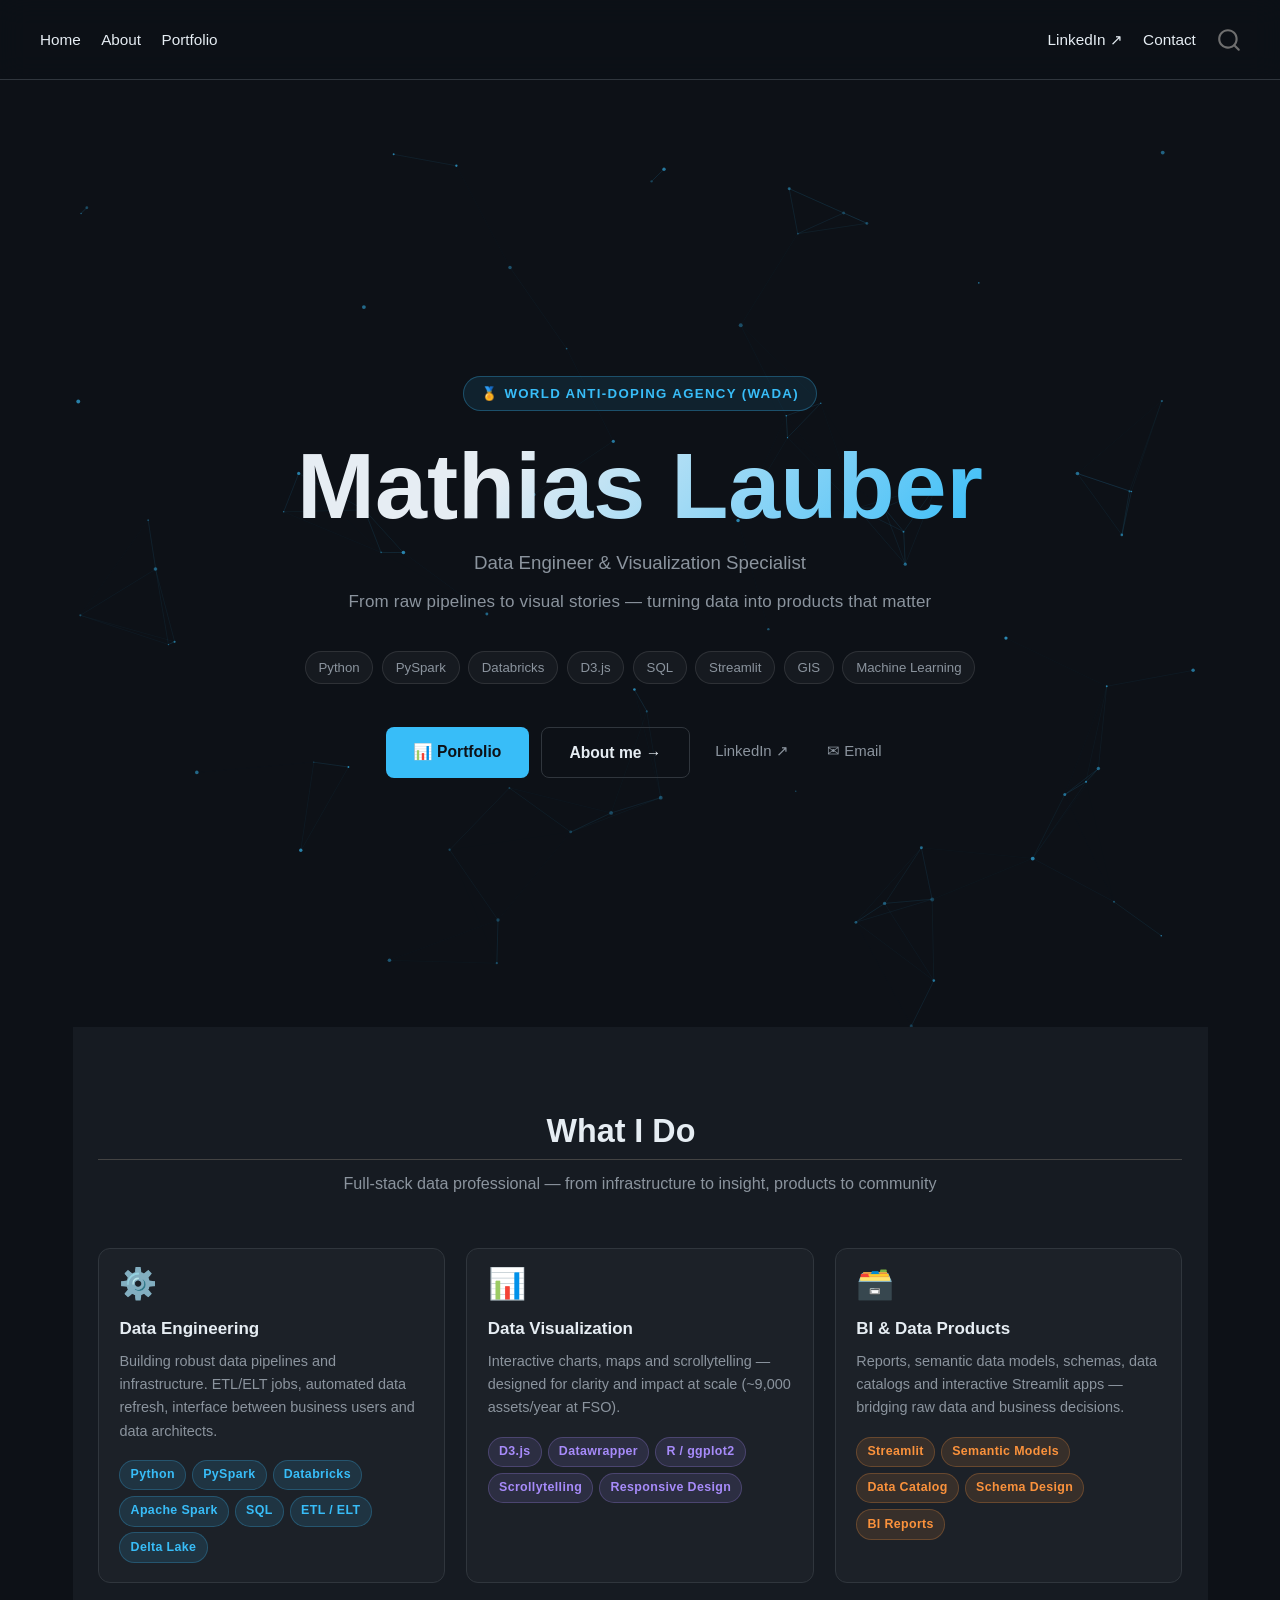
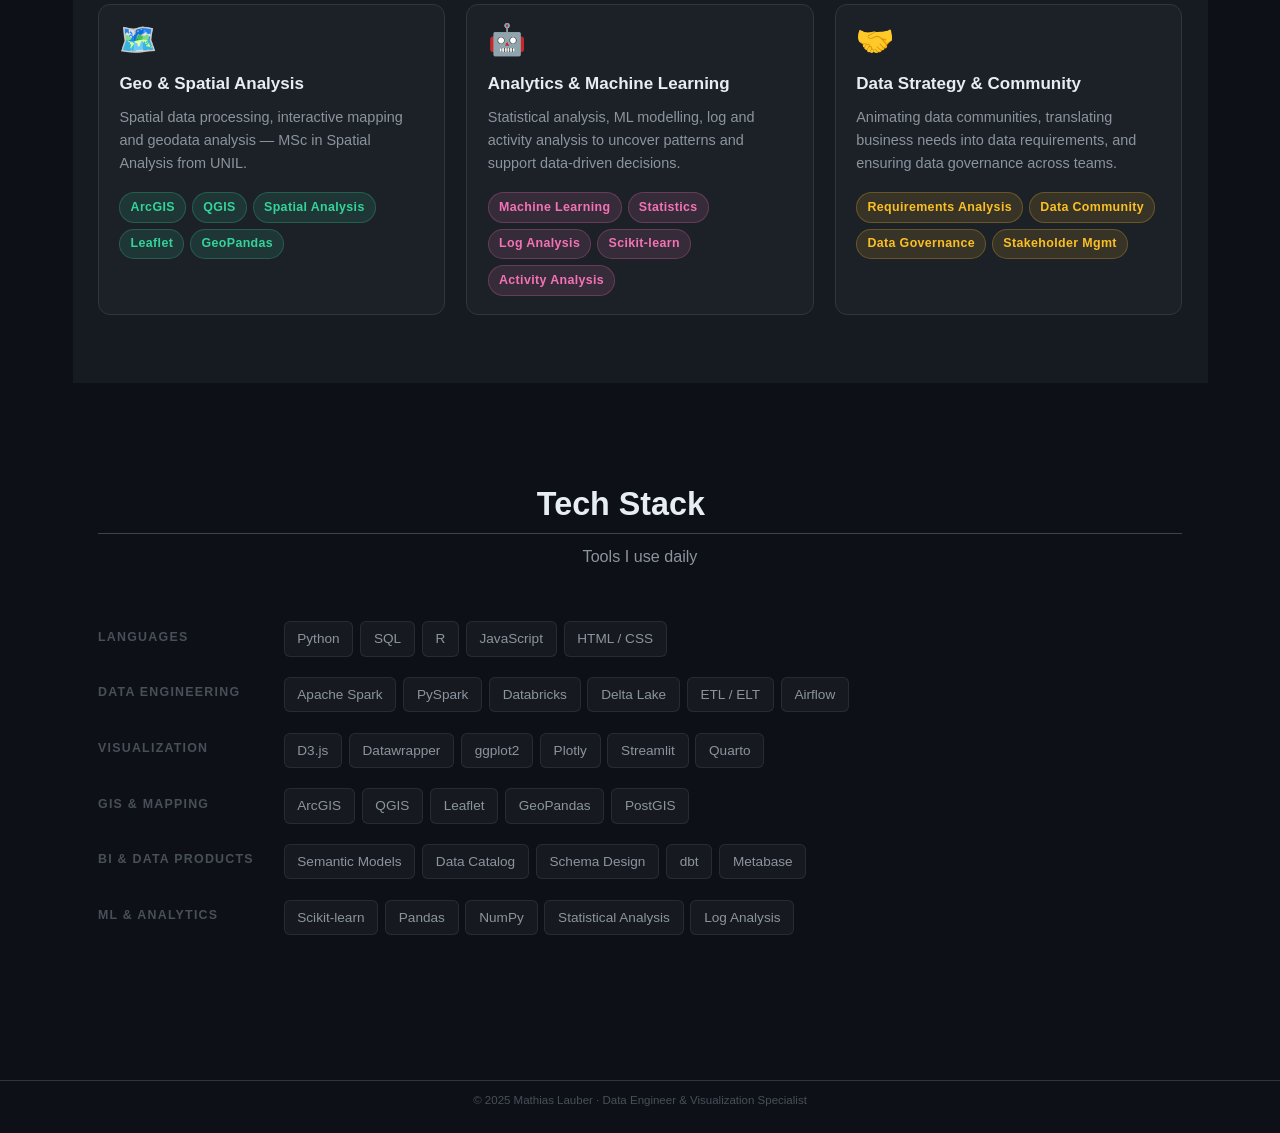
==== commit e75108e8: "Auto-render: update docs [skip ci]" ====
--- a/docs/index.html
+++ b/docs/index.html
@@ -43,7 +43,7 @@
 <link href="site_libs/quarto-html/quarto-syntax-highlighting-dark-0a6b7249c26820e032cb0bd839ff02b1.css" rel="stylesheet" id="quarto-text-highlighting-styles">
 <script src="site_libs/bootstrap/bootstrap.min.js"></script>
 <link href="site_libs/bootstrap/bootstrap-icons.css" rel="stylesheet">
-<link href="site_libs/bootstrap/bootstrap-406216b1272a0f141cdec64832ee76d3.min.css" rel="stylesheet" append-hash="true" id="quarto-bootstrap" data-mode="dark">
+<link href="site_libs/bootstrap/bootstrap-a8a45a782a0b07fc5aed257e91abf22a.min.css" rel="stylesheet" append-hash="true" id="quarto-bootstrap" data-mode="dark">
 <script id="quarto-search-options" type="application/json">{
   "location": "navbar",
   "copy-button": false,
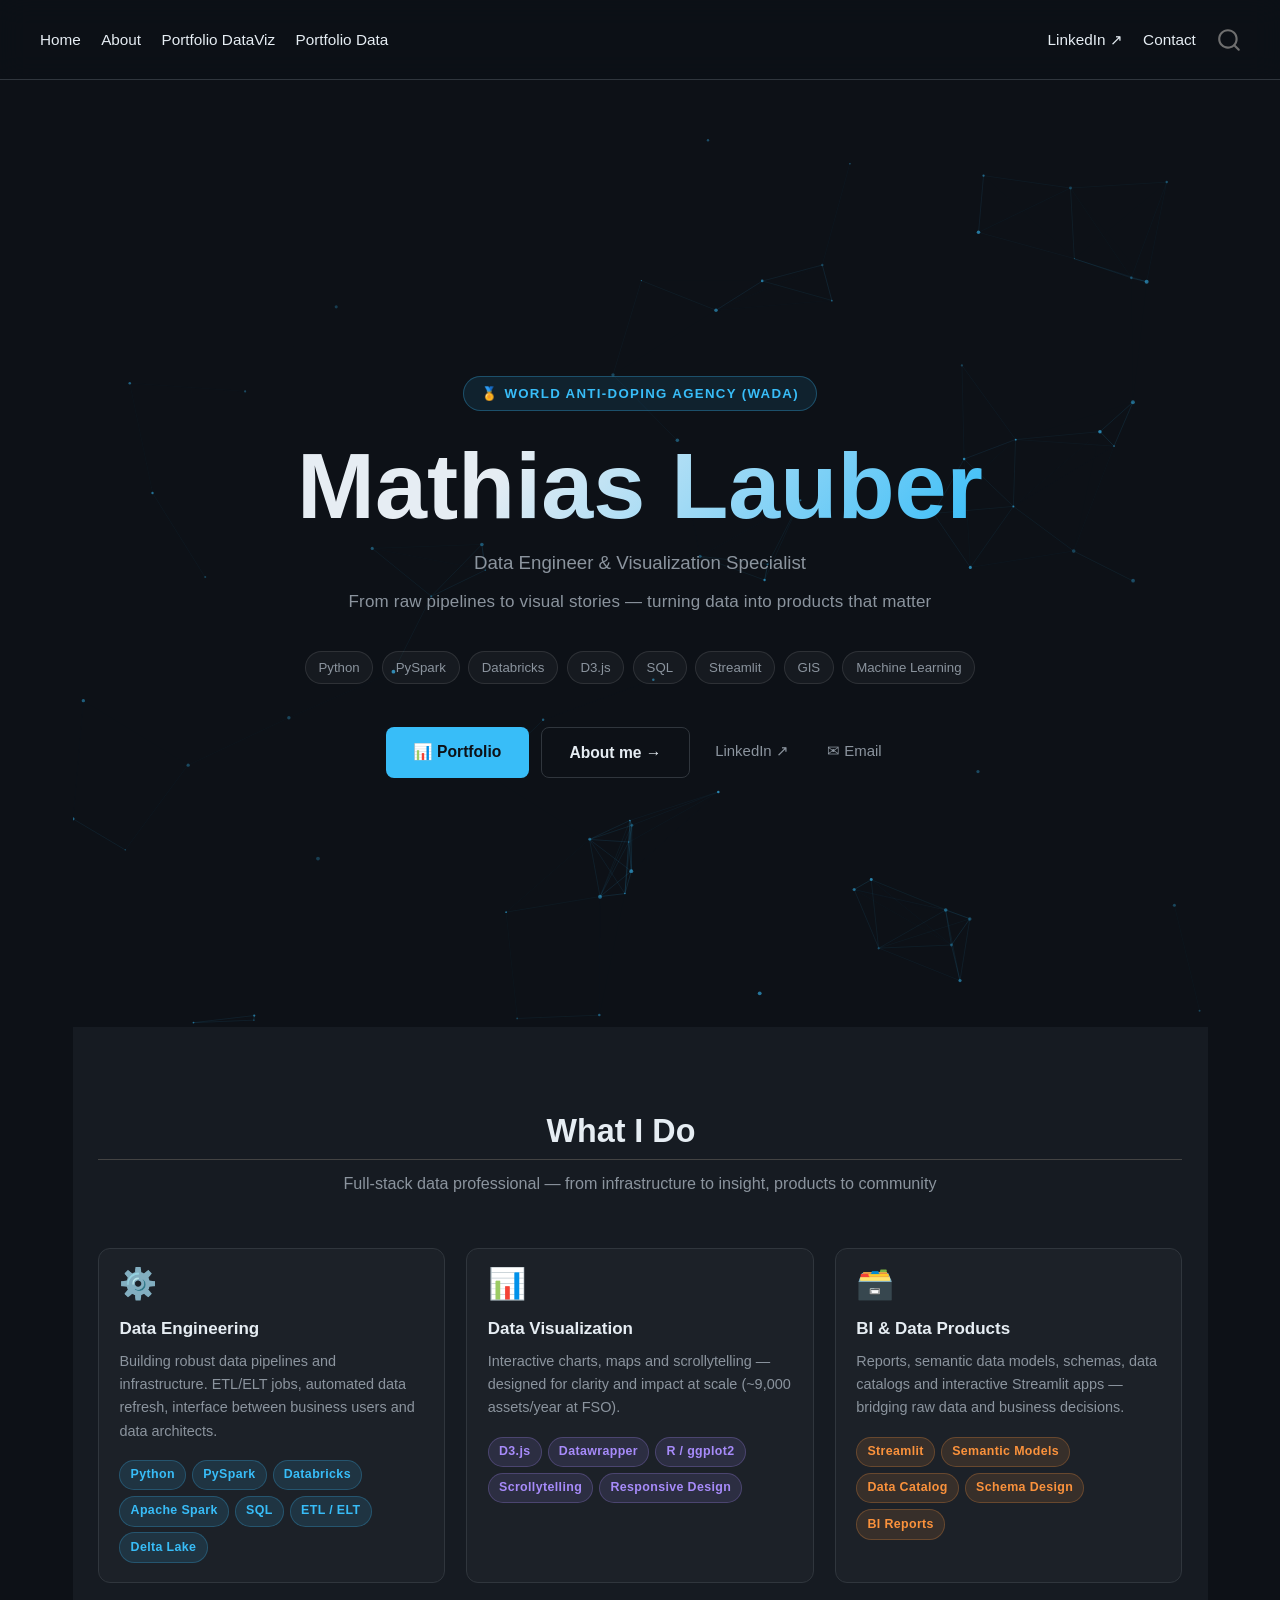
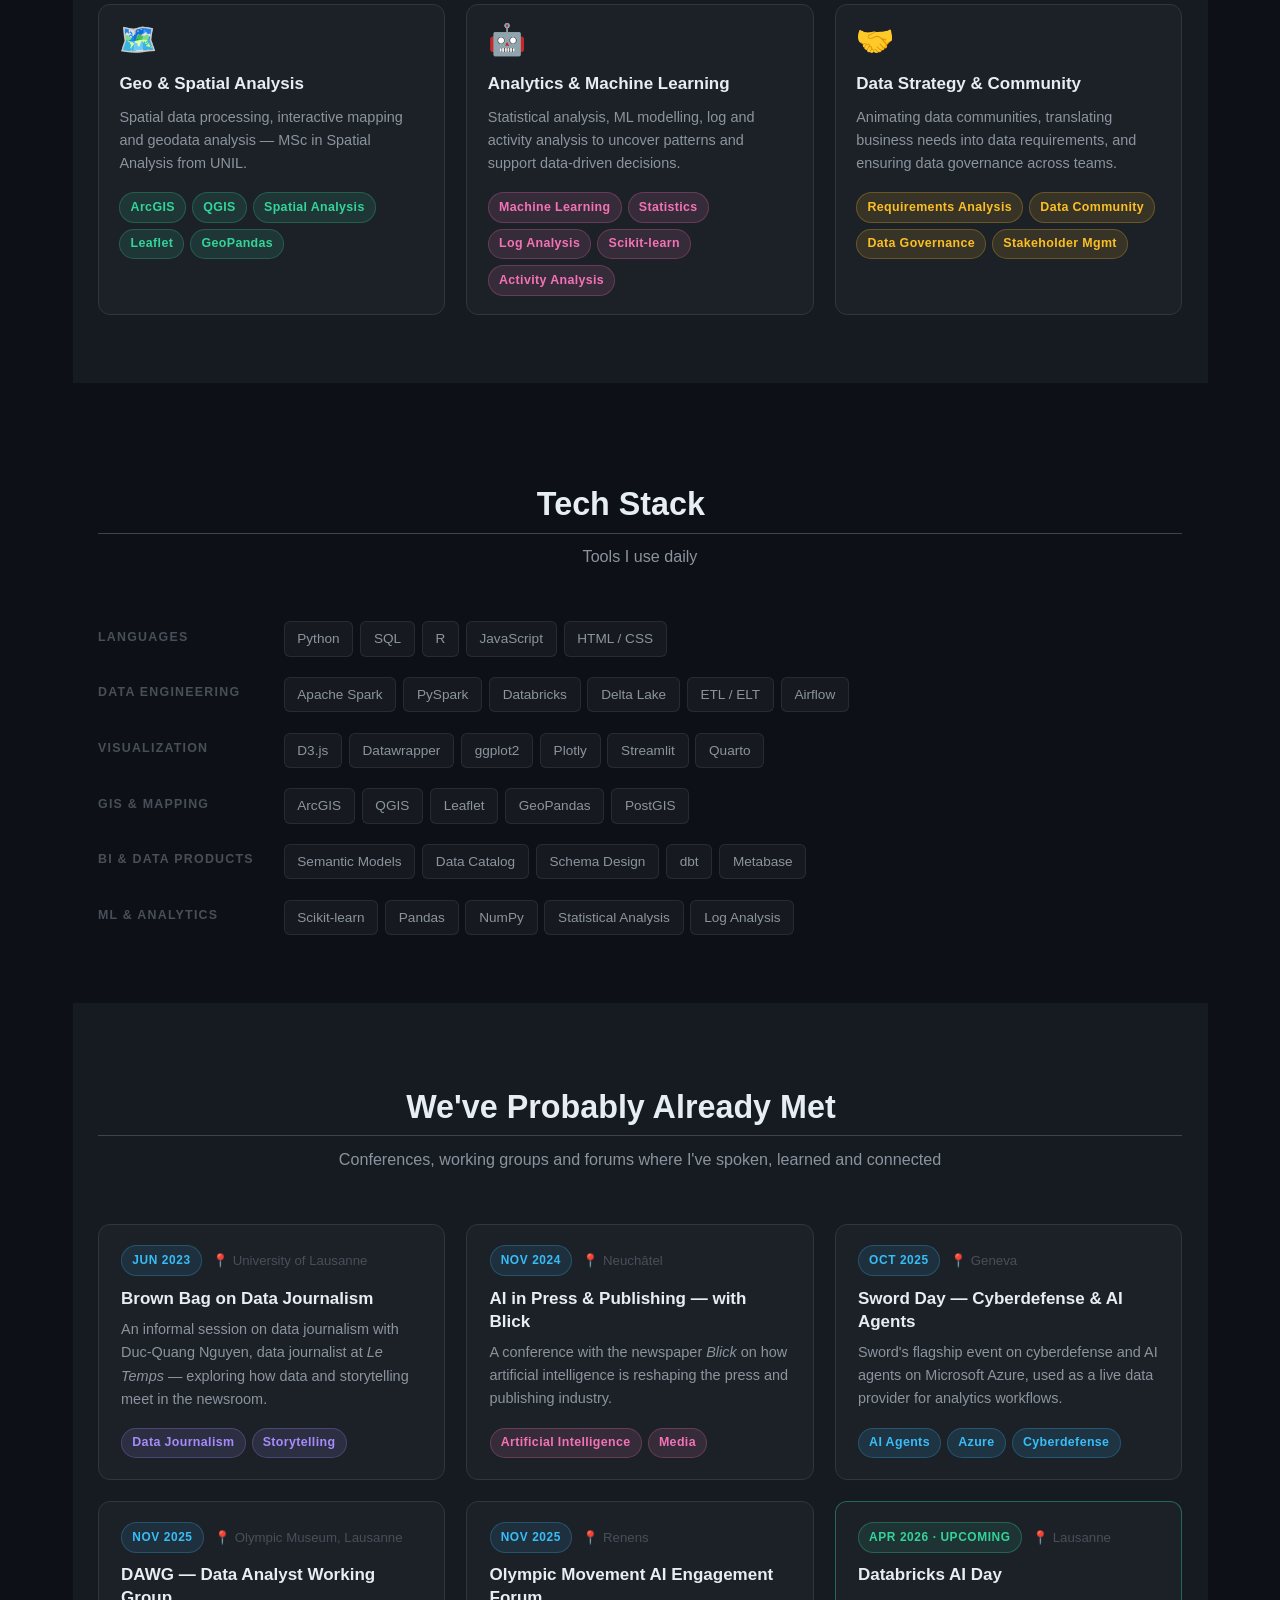
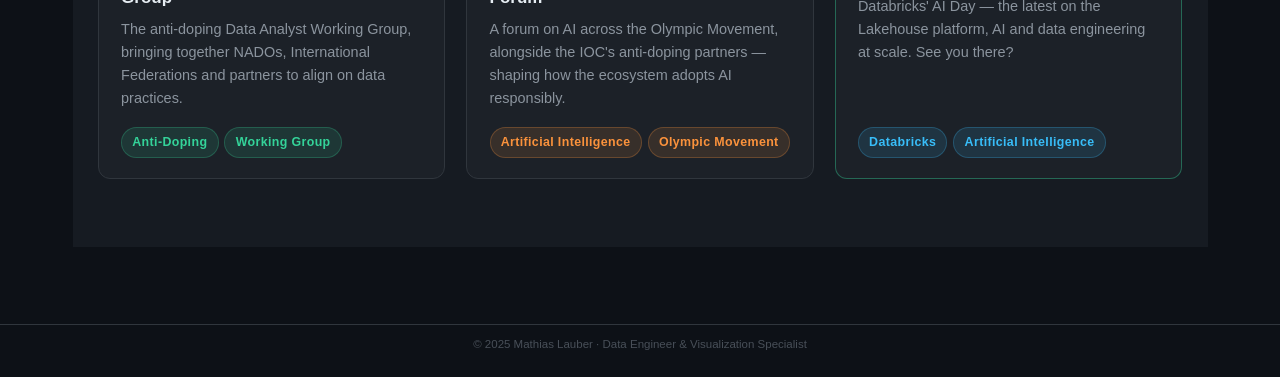
==== commit 0a235f56: "Add home Events section and new Portfolio Data page - Home: "We've Probably Already Met" section lis" ====
--- a/docs/index.html
+++ b/docs/index.html
@@ -99,7 +99,11 @@
   </li>  
   <li class="nav-item">
     <a class="nav-link" href="./portfolio.html"> 
-<span class="menu-text">Portfolio</span></a>
+<span class="menu-text">Portfolio DataViz</span></a>
+  </li>  
+  <li class="nav-item">
+    <a class="nav-link" href="./portfolio-data.html"> 
+<span class="menu-text">Portfolio Data</span></a>
   </li>  
 </ul>
             <ul class="navbar-nav navbar-nav-scroll ms-auto">
@@ -290,6 +294,97 @@
           <span class="tp">Scikit-learn</span><span class="tp">Pandas</span><span class="tp">NumPy</span><span class="tp">Statistical Analysis</span><span class="tp">Log Analysis</span>
         </div>
       </div>
+    </div>
+  </div>
+</section>
+
+<!-- ═══════════════════════ EVENTS — WE'VE MET ══════════════════════ -->
+<section class="s-surface">
+  <div class="c-wrap">
+    <h2 class="s-title anchored">We've Probably Already Met</h2>
+    <p class="s-sub">Conferences, working groups and forums where I've spoken, learned and connected</p>
+
+    <div class="events-grid">
+
+      <div class="event-card">
+        <div class="ev-top">
+          <span class="ev-date">Jun 2023</span>
+          <span class="ev-loc">University of Lausanne</span>
+        </div>
+        <div class="ev-title">Brown Bag on Data Journalism</div>
+        <div class="ev-desc">An informal session on data journalism with Duc-Quang Nguyen, data journalist at <em>Le Temps</em> — exploring how data and storytelling meet in the newsroom.</div>
+        <div class="ev-tags">
+          <span class="tag t-purple">Data Journalism</span>
+          <span class="tag t-purple">Storytelling</span>
+        </div>
+      </div>
+
+      <div class="event-card">
+        <div class="ev-top">
+          <span class="ev-date">Nov 2024</span>
+          <span class="ev-loc">Neuchâtel</span>
+        </div>
+        <div class="ev-title">AI in Press &amp; Publishing — with Blick</div>
+        <div class="ev-desc">A conference with the newspaper <em>Blick</em> on how artificial intelligence is reshaping the press and publishing industry.</div>
+        <div class="ev-tags">
+          <span class="tag t-pink">Artificial Intelligence</span>
+          <span class="tag t-pink">Media</span>
+        </div>
+      </div>
+
+      <div class="event-card">
+        <div class="ev-top">
+          <span class="ev-date">Oct 2025</span>
+          <span class="ev-loc">Geneva</span>
+        </div>
+        <div class="ev-title">Sword Day — Cyberdefense &amp; AI Agents</div>
+        <div class="ev-desc">Sword's flagship event on cyberdefense and AI agents on Microsoft Azure, used as a live data provider for analytics workflows.</div>
+        <div class="ev-tags">
+          <span class="tag t-blue">AI Agents</span>
+          <span class="tag t-blue">Azure</span>
+          <span class="tag t-blue">Cyberdefense</span>
+        </div>
+      </div>
+
+      <div class="event-card">
+        <div class="ev-top">
+          <span class="ev-date">Nov 2025</span>
+          <span class="ev-loc">Olympic Museum, Lausanne</span>
+        </div>
+        <div class="ev-title">DAWG — Data Analyst Working Group</div>
+        <div class="ev-desc">The anti-doping Data Analyst Working Group, bringing together NADOs, International Federations and partners to align on data practices.</div>
+        <div class="ev-tags">
+          <span class="tag t-green">Anti-Doping</span>
+          <span class="tag t-green">Working Group</span>
+        </div>
+      </div>
+
+      <div class="event-card">
+        <div class="ev-top">
+          <span class="ev-date">Nov 2025</span>
+          <span class="ev-loc">Renens</span>
+        </div>
+        <div class="ev-title">Olympic Movement AI Engagement Forum</div>
+        <div class="ev-desc">A forum on AI across the Olympic Movement, alongside the IOC's anti-doping partners — shaping how the ecosystem adopts AI responsibly.</div>
+        <div class="ev-tags">
+          <span class="tag t-orange">Artificial Intelligence</span>
+          <span class="tag t-orange">Olympic Movement</span>
+        </div>
+      </div>
+
+      <div class="event-card ev-upcoming">
+        <div class="ev-top">
+          <span class="ev-date">Apr 2026 · Upcoming</span>
+          <span class="ev-loc">Lausanne</span>
+        </div>
+        <div class="ev-title">Databricks AI Day</div>
+        <div class="ev-desc">Databricks' AI Day — the latest on the Lakehouse platform, AI and data engineering at scale. See you there?</div>
+        <div class="ev-tags">
+          <span class="tag t-blue">Databricks</span>
+          <span class="tag t-blue">Artificial Intelligence</span>
+        </div>
+      </div>
+
     </div>
   </div>
 </section>
--- a/docs/styles.css
+++ b/docs/styles.css
@@ -285,13 +285,75 @@
 }
 
 /* ═══════════════════════════════════════════════════════════════
+   HOME — EVENTS ("We've probably met here")
+═══════════════════════════════════════════════════════════════ */
+.events-grid {
+  display: grid;
+  grid-template-columns: repeat(auto-fit, minmax(330px, 1fr));
+  gap: 1.25rem;
+}
+.event-card {
+  background: var(--bg-card); border: 1px solid var(--border);
+  border-radius: 12px; padding: 1.2rem 1.3rem;
+  display: flex; flex-direction: column;
+  transition: transform 0.2s, box-shadow 0.2s;
+}
+.event-card:hover { transform: translateY(-4px); box-shadow: 0 12px 40px rgba(0,0,0,0.4); }
+.ev-top { display: flex; align-items: center; gap: 0.6rem; margin-bottom: 0.7rem; flex-wrap: wrap; }
+.ev-date {
+  font-size: 0.7rem; font-weight: 700; text-transform: uppercase; letter-spacing: 0.05em;
+  color: var(--blue); background: rgba(56,189,248,0.1);
+  border: 1px solid rgba(56,189,248,0.25);
+  padding: 0.22rem 0.6rem; border-radius: 20px; white-space: nowrap;
+}
+.ev-loc { font-size: 0.78rem; color: var(--text-dim); }
+.ev-loc::before { content: "\1F4CD\00A0"; }
+.ev-title { font-size: 1rem; font-weight: 700; color: var(--text-1); margin-bottom: 0.45rem; line-height: 1.35; }
+.ev-desc { font-size: 0.85rem; color: var(--text-2); line-height: 1.6; margin-bottom: 1rem; flex-grow: 1; }
+.ev-tags { display: flex; flex-wrap: wrap; gap: 0.35rem; }
+.ev-upcoming { border-color: rgba(52,211,153,0.4); }
+.ev-upcoming .ev-date { color: var(--green); background: rgba(52,211,153,0.1); border-color: rgba(52,211,153,0.3); }
+
+/* ═══════════════════════════════════════════════════════════════
+   PORTFOLIO DATA — PIPELINE DIAGRAM
+═══════════════════════════════════════════════════════════════ */
+.data-body { max-width: 1100px; margin: 0 auto; padding: 3rem 1.5rem 5rem; }
+.pipeline-flow {
+  display: flex; align-items: stretch; justify-content: center;
+  flex-wrap: wrap; gap: 0.5rem; margin: 1.5rem 0 1rem;
+}
+.pipe-stage {
+  background: var(--bg-card); border: 1px solid var(--border);
+  border-radius: 12px; padding: 1.1rem 1rem; text-align: center;
+  flex: 1 1 150px; min-width: 140px; max-width: 200px;
+  transition: transform 0.2s, border-color 0.2s;
+}
+.pipe-stage:hover { transform: translateY(-3px); border-color: var(--blue); }
+.pipe-icon { font-size: 1.6rem; margin-bottom: 0.5rem; line-height: 1; }
+.pipe-name { font-size: 0.85rem; font-weight: 700; color: var(--text-1); margin-bottom: 0.25rem; }
+.pipe-tech { font-size: 0.72rem; color: var(--text-dim); }
+.pipe-arrow { display: flex; align-items: center; color: var(--blue); font-size: 1.4rem; font-weight: 700; }
+
+.inprogress-badge {
+  display: inline-block;
+  background: rgba(251,191,36,0.12); color: #fbbf24;
+  border: 1px solid rgba(251,191,36,0.3);
+  padding: 0.15rem 0.6rem; border-radius: 20px;
+  font-size: 0.68rem; font-weight: 700; text-transform: uppercase;
+  letter-spacing: 0.06em; margin-left: 0.5rem; vertical-align: middle;
+}
+.domain-card.is-progress { border-style: dashed; opacity: 0.92; }
+
+/* ═══════════════════════════════════════════════════════════════
    RESPONSIVE
 ═══════════════════════════════════════════════════════════════ */
 @media (max-width: 768px) {
   .hero-name { font-size: 2.8rem; }
   .domains-grid { grid-template-columns: 1fr; }
+  .events-grid { grid-template-columns: 1fr; }
   .tech-row { flex-direction: column; gap: 0.5rem; }
   .tech-label { min-width: auto; }
   .about-grid { grid-template-columns: 1fr; text-align: center; }
   .about-links { justify-content: center; }
-}
+  .pipe-arrow { transform: rotate(90deg); }
+}
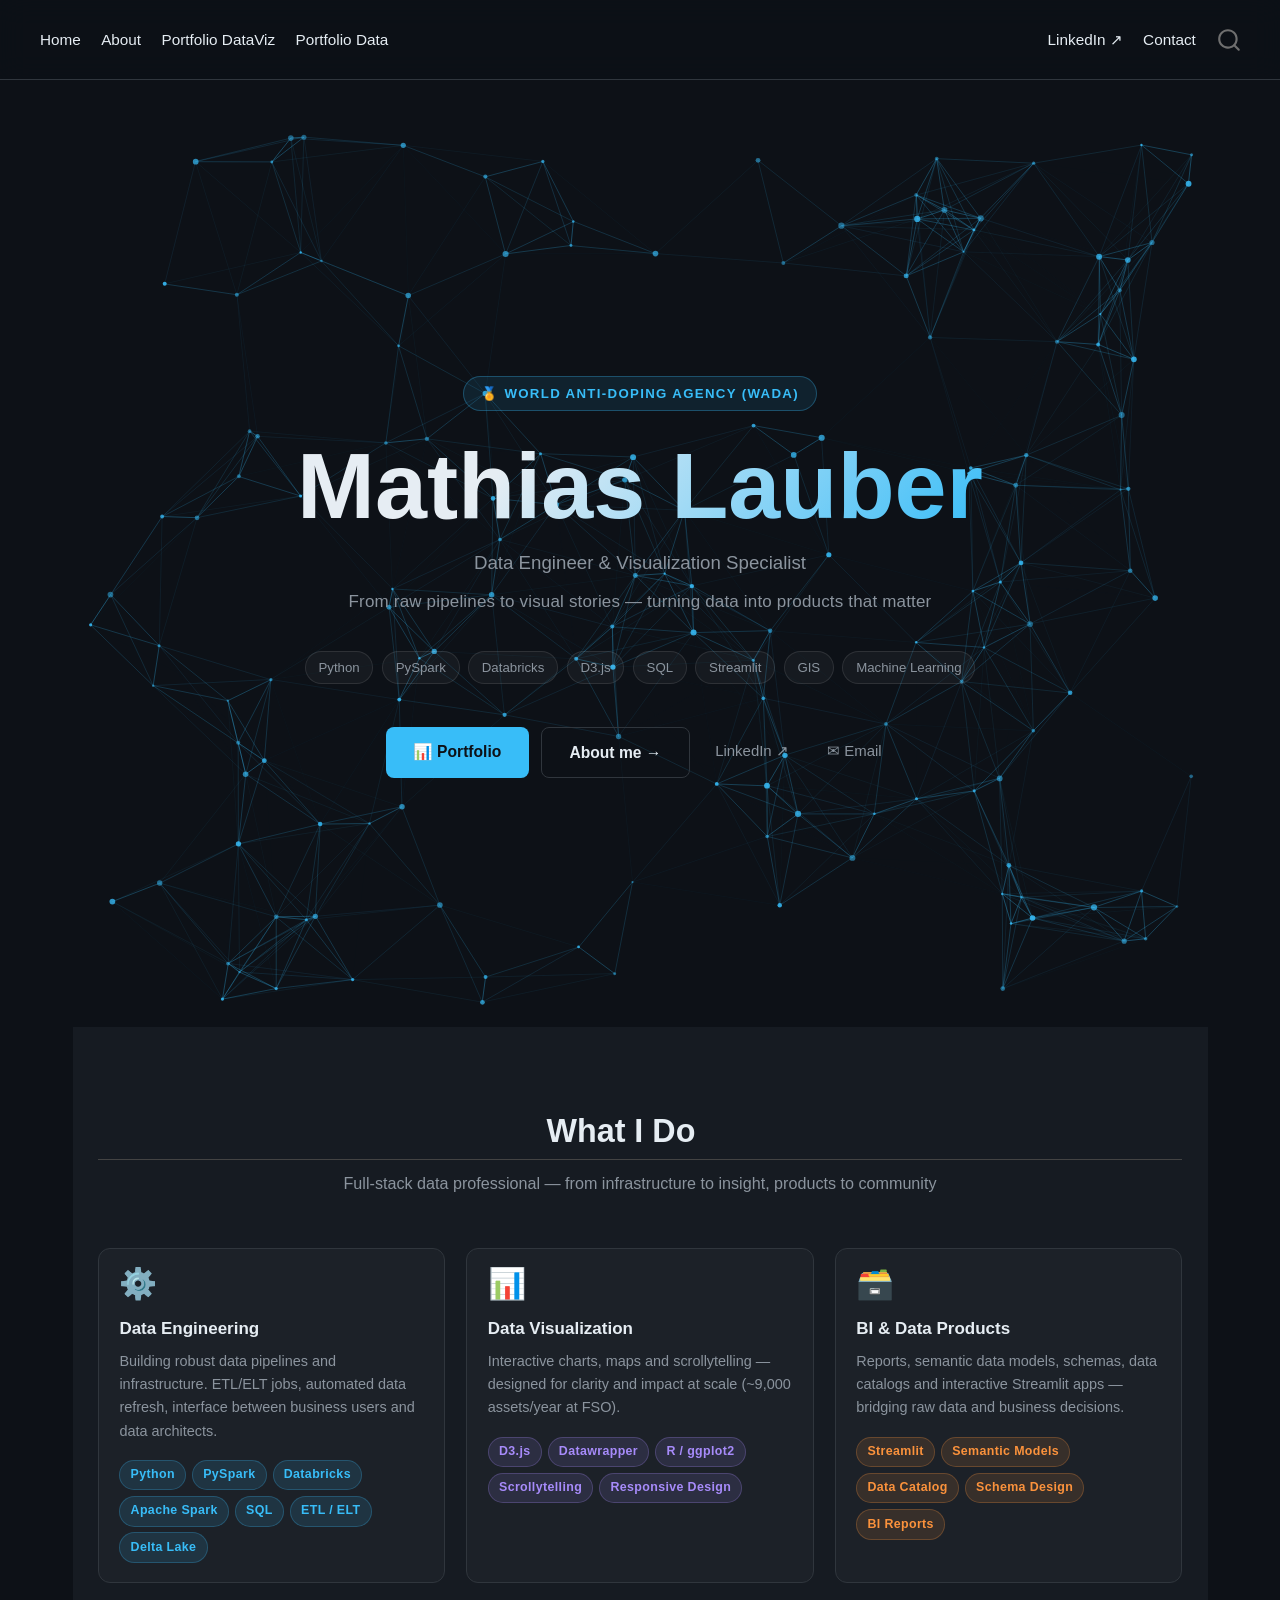
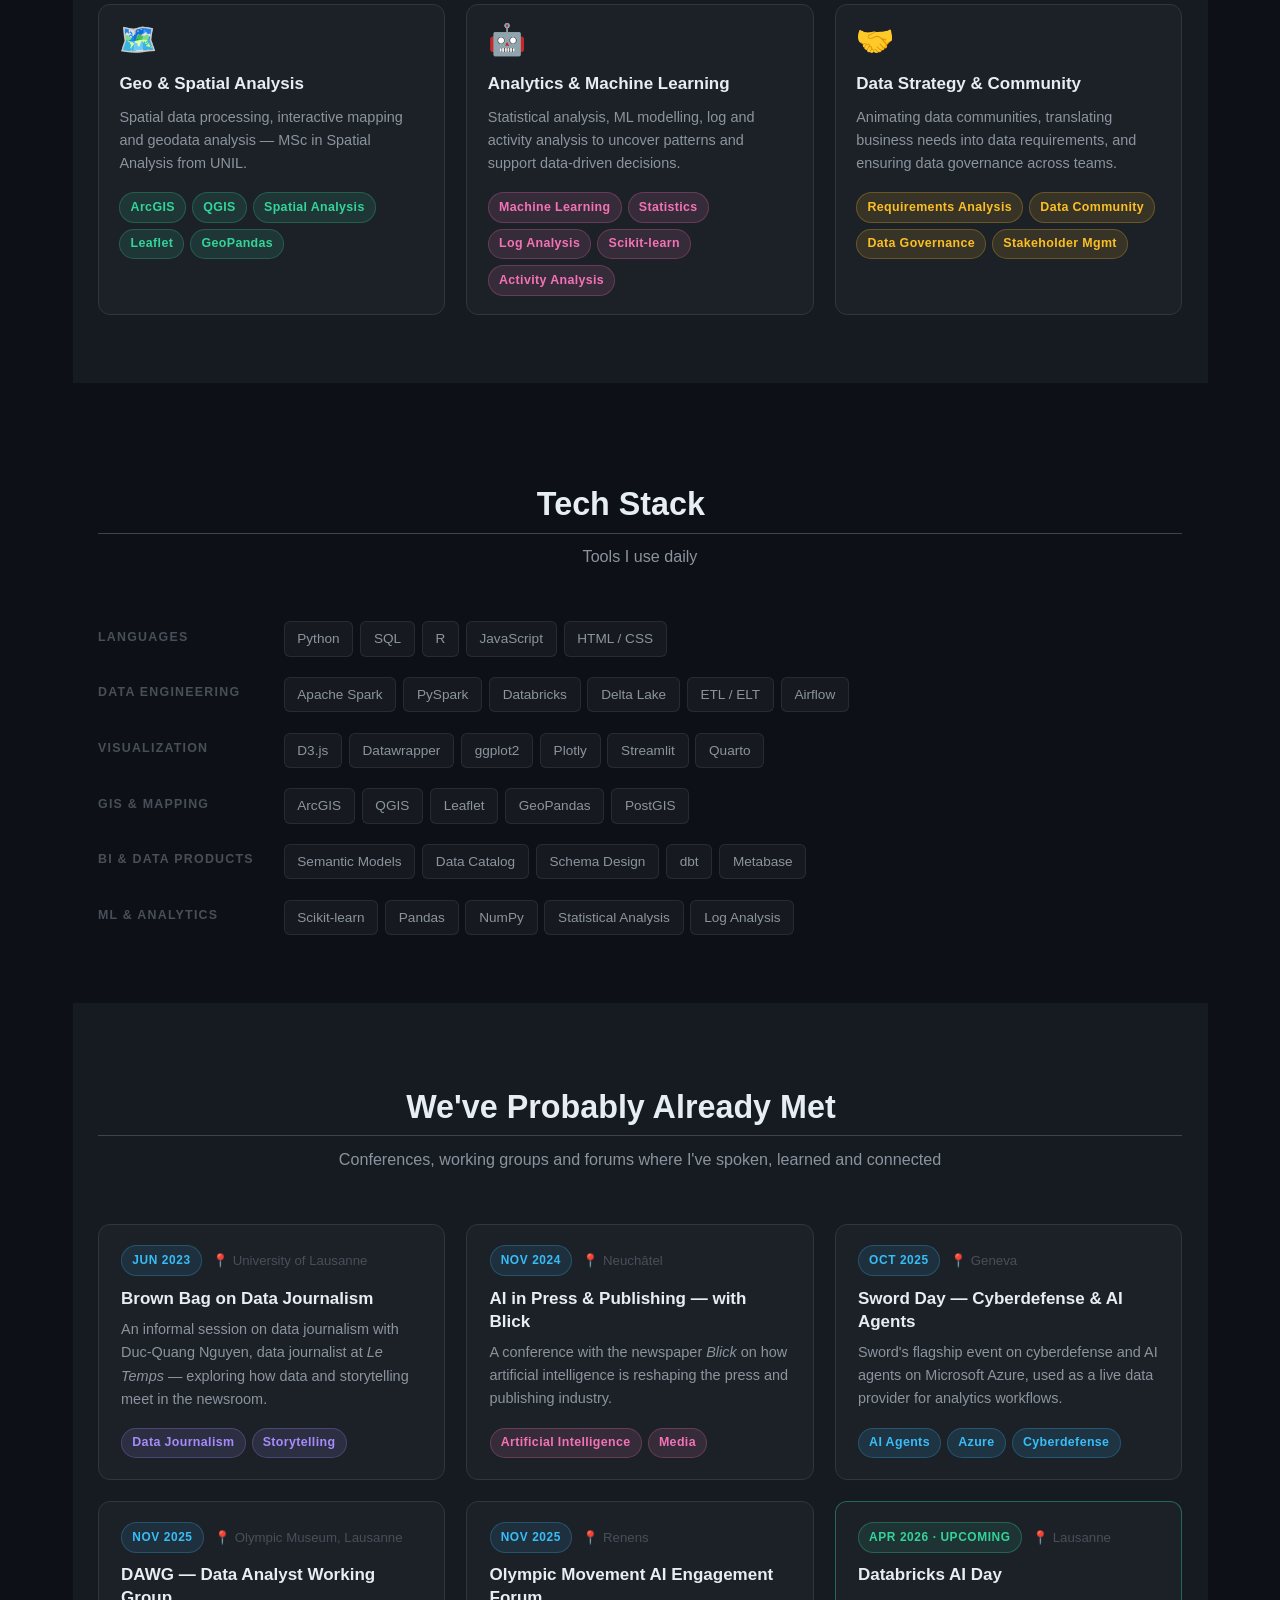
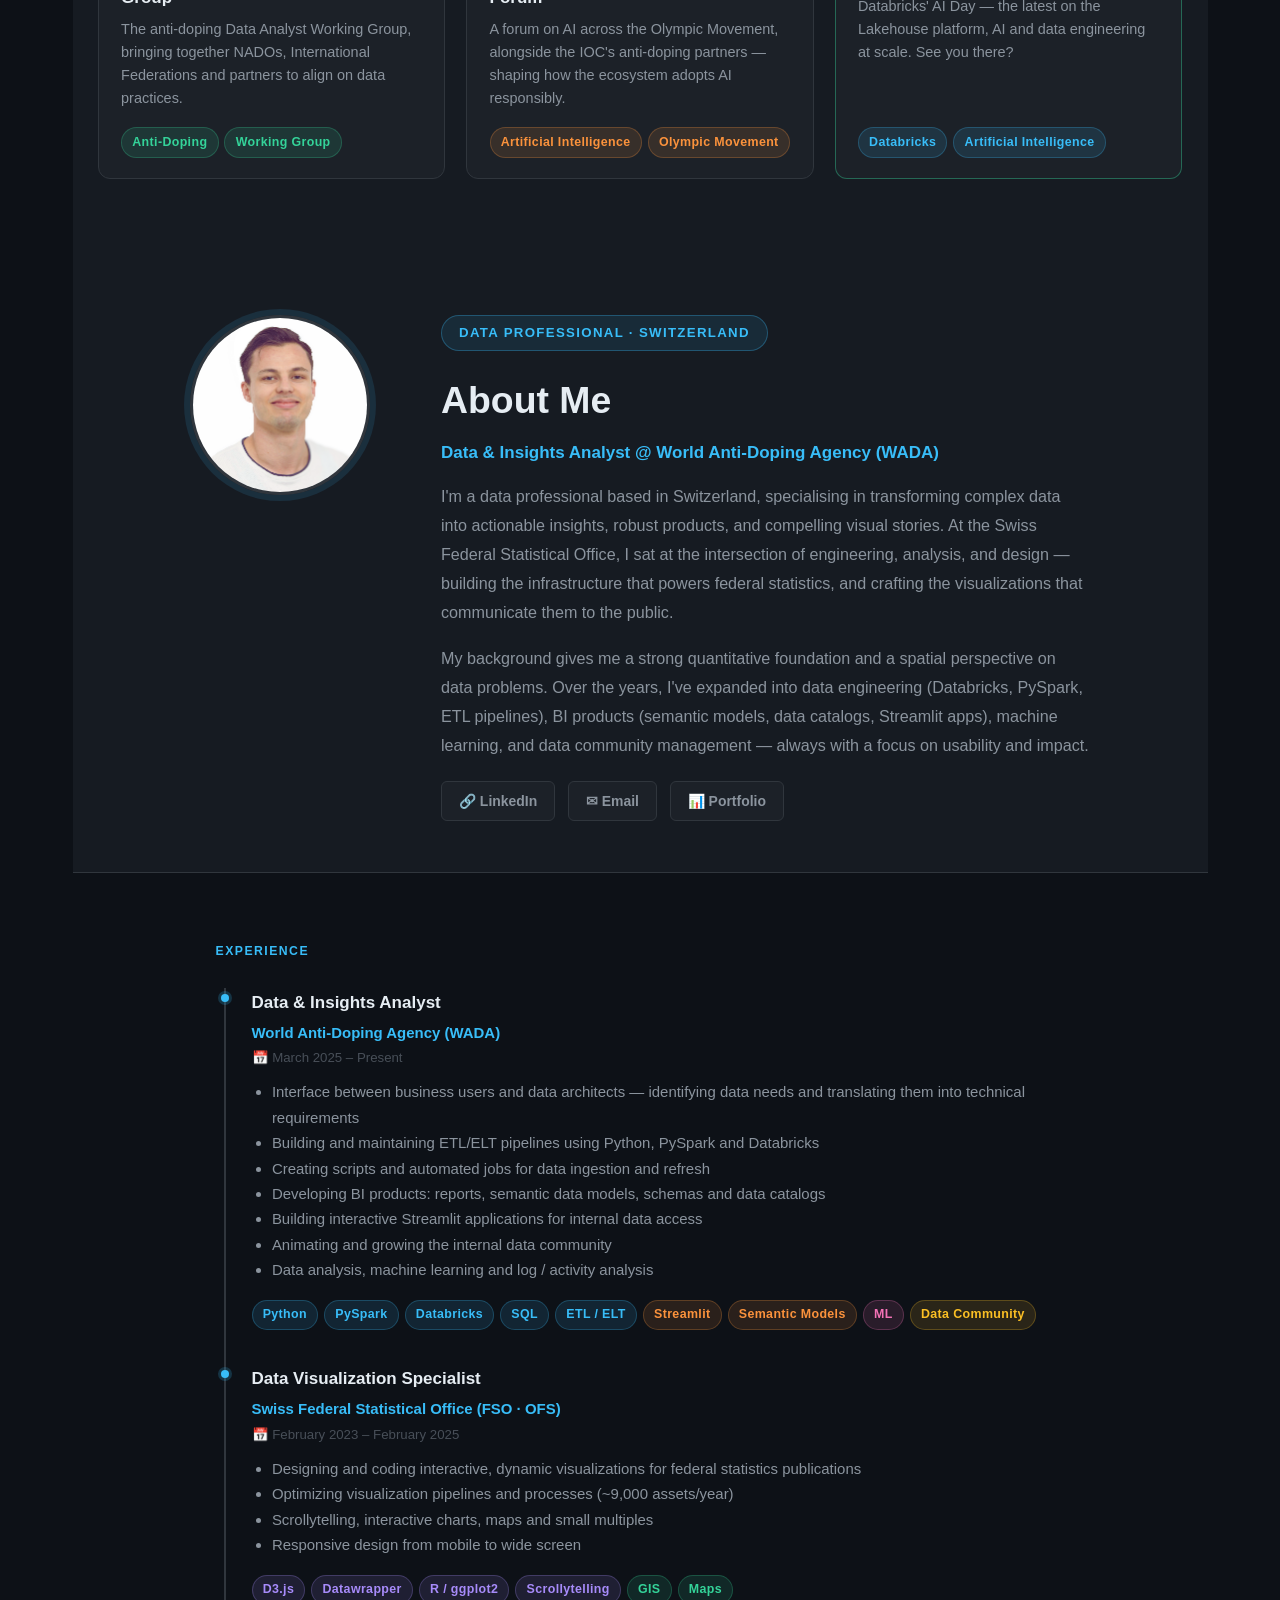
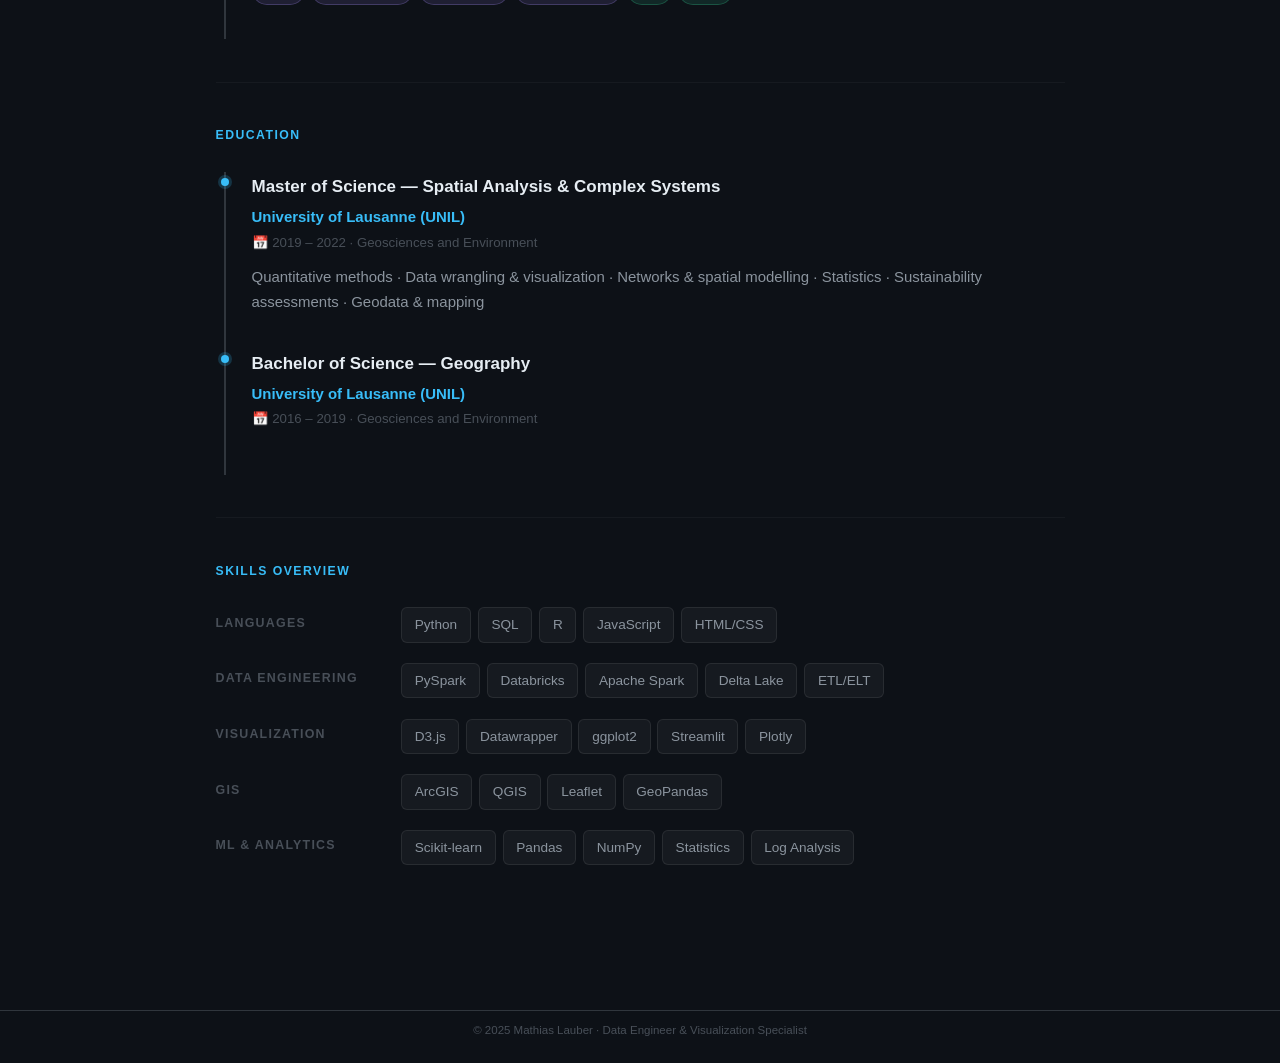
==== commit 05b06daa: "Home: append About content + denser, brighter particles - Add full About section (experience, educat" ====
--- a/docs/index.html
+++ b/docs/index.html
@@ -43,7 +43,7 @@
 <link href="site_libs/quarto-html/quarto-syntax-highlighting-dark-0a6b7249c26820e032cb0bd839ff02b1.css" rel="stylesheet" id="quarto-text-highlighting-styles">
 <script src="site_libs/bootstrap/bootstrap.min.js"></script>
 <link href="site_libs/bootstrap/bootstrap-icons.css" rel="stylesheet">
-<link href="site_libs/bootstrap/bootstrap-a8a45a782a0b07fc5aed257e91abf22a.min.css" rel="stylesheet" append-hash="true" id="quarto-bootstrap" data-mode="dark">
+<link href="site_libs/bootstrap/bootstrap-406216b1272a0f141cdec64832ee76d3.min.css" rel="stylesheet" append-hash="true" id="quarto-bootstrap" data-mode="dark">
 <script id="quarto-search-options" type="application/json">{
   "location": "navbar",
   "copy-button": false,
@@ -389,6 +389,142 @@
   </div>
 </section>
 
+<!-- ════════════════════════ ABOUT (from About page) ════════════════ -->
+<section class="about-hero">
+  <div class="about-grid">
+
+    <div>
+      <img class="profile-img" src="img/profile.jpg" alt="Mathias Lauber" onerror="this.outerHTML='<div class=\'profile-placeholder\'>👤</div>'">
+    </div>
+
+    <div>
+      <div class="hero-badge" style="margin-bottom:1rem;">Data Professional · Switzerland</div>
+      <div class="about-name">About Me</div>
+      <div class="about-role">Data &amp; Insights Analyst @ World Anti-Doping Agency (WADA)</div>
+      <p class="about-bio">
+        I'm a data professional based in Switzerland, specialising in transforming complex data into
+        actionable insights, robust products, and compelling visual stories. At the Swiss Federal Statistical Office,
+        I sat at the intersection of engineering, analysis, and design — building the infrastructure that powers
+        federal statistics, and crafting the visualizations that communicate them to the public.
+      </p>
+      <p class="about-bio">
+        My background gives me a strong quantitative foundation and a spatial perspective on data problems.
+        Over the years, I've expanded into data engineering (Databricks, PySpark, ETL pipelines),
+        BI products (semantic models, data catalogs, Streamlit apps), machine learning, and data community
+        management — always with a focus on usability and impact.
+      </p>
+      <div class="about-links">
+        <a href="https://www.linkedin.com/in/mathias-lauber/" class="about-link" target="_blank">🔗 LinkedIn</a>
+        <a href="mailto:mathias.lauber@outlook.com" class="about-link">✉ Email</a>
+        <a href="portfolio.html" class="about-link">📊 Portfolio</a>
+      </div>
+    </div>
+
+  </div>
+</section>
+
+<div style="background: #0d1117;">
+<div class="about-content">
+
+  <!-- EXPERIENCE -->
+  <div class="section-label">Experience</div>
+
+  <!-- WADA — current -->
+  <div class="timeline-item">
+    <div class="tl-title">Data &amp; Insights Analyst</div>
+    <div class="tl-org">World Anti-Doping Agency (WADA)</div>
+    <div class="tl-period">📅 March 2025 – Present</div>
+    <div class="tl-desc">
+      <ul style="padding-left:1.2rem; margin:0;">
+        <li>Interface between business users and data architects — identifying data needs and translating them into technical requirements</li>
+        <li>Building and maintaining ETL/ELT pipelines using Python, PySpark and Databricks</li>
+        <li>Creating scripts and automated jobs for data ingestion and refresh</li>
+        <li>Developing BI products: reports, semantic data models, schemas and data catalogs</li>
+        <li>Building interactive Streamlit applications for internal data access</li>
+        <li>Animating and growing the internal data community</li>
+        <li>Data analysis, machine learning and log / activity analysis</li>
+      </ul>
+    </div>
+    <div class="d-pills" style="margin-top:1rem;">
+      <span class="tag t-blue">Python</span><span class="tag t-blue">PySpark</span>
+      <span class="tag t-blue">Databricks</span><span class="tag t-blue">SQL</span>
+      <span class="tag t-blue">ETL / ELT</span>
+      <span class="tag t-orange">Streamlit</span><span class="tag t-orange">Semantic Models</span>
+      <span class="tag t-pink">ML</span><span class="tag t-yellow">Data Community</span>
+    </div>
+  </div>
+
+  <!-- FSO -->
+  <div class="timeline-item">
+    <div class="tl-title">Data Visualization Specialist</div>
+    <div class="tl-org">Swiss Federal Statistical Office (FSO · OFS)</div>
+    <div class="tl-period">📅 February 2023 – February 2025</div>
+    <div class="tl-desc">
+      <ul style="padding-left:1.2rem; margin:0;">
+        <li>Designing and coding interactive, dynamic visualizations for federal statistics publications</li>
+        <li>Optimizing visualization pipelines and processes (~9,000 assets/year)</li>
+        <li>Scrollytelling, interactive charts, maps and small multiples</li>
+        <li>Responsive design from mobile to wide screen</li>
+      </ul>
+    </div>
+    <div class="d-pills" style="margin-top:1rem;">
+      <span class="tag t-purple">D3.js</span><span class="tag t-purple">Datawrapper</span>
+      <span class="tag t-purple">R / ggplot2</span><span class="tag t-purple">Scrollytelling</span>
+      <span class="tag t-green">GIS</span><span class="tag t-green">Maps</span>
+    </div>
+  </div>
+
+  <hr style="border-color: #30363d; margin: 2.5rem 0;">
+
+  <!-- EDUCATION -->
+  <div class="section-label">Education</div>
+
+  <div class="timeline-item">
+    <div class="tl-title">Master of Science — Spatial Analysis &amp; Complex Systems</div>
+    <div class="tl-org">University of Lausanne (UNIL)</div>
+    <div class="tl-period">📅 2019 – 2022 · Geosciences and Environment</div>
+    <div class="tl-desc">
+      Quantitative methods · Data wrangling &amp; visualization · Networks &amp; spatial modelling ·
+      Statistics · Sustainability assessments · Geodata &amp; mapping
+    </div>
+  </div>
+
+  <div class="timeline-item">
+    <div class="tl-title">Bachelor of Science — Geography</div>
+    <div class="tl-org">University of Lausanne (UNIL)</div>
+    <div class="tl-period">📅 2016 – 2019 · Geosciences and Environment</div>
+  </div>
+
+  <hr style="border-color: #30363d; margin: 2.5rem 0;">
+
+  <!-- SKILLS -->
+  <div class="section-label">Skills Overview</div>
+  <div class="tech-rows">
+    <div class="tech-row">
+      <span class="tech-label">Languages</span>
+      <div class="tech-pills"><span class="tp">Python</span><span class="tp">SQL</span><span class="tp">R</span><span class="tp">JavaScript</span><span class="tp">HTML/CSS</span></div>
+    </div>
+    <div class="tech-row">
+      <span class="tech-label">Data Engineering</span>
+      <div class="tech-pills"><span class="tp">PySpark</span><span class="tp">Databricks</span><span class="tp">Apache Spark</span><span class="tp">Delta Lake</span><span class="tp">ETL/ELT</span></div>
+    </div>
+    <div class="tech-row">
+      <span class="tech-label">Visualization</span>
+      <div class="tech-pills"><span class="tp">D3.js</span><span class="tp">Datawrapper</span><span class="tp">ggplot2</span><span class="tp">Streamlit</span><span class="tp">Plotly</span></div>
+    </div>
+    <div class="tech-row">
+      <span class="tech-label">GIS</span>
+      <div class="tech-pills"><span class="tp">ArcGIS</span><span class="tp">QGIS</span><span class="tp">Leaflet</span><span class="tp">GeoPandas</span></div>
+    </div>
+    <div class="tech-row">
+      <span class="tech-label">ML &amp; Analytics</span>
+      <div class="tech-pills"><span class="tp">Scikit-learn</span><span class="tp">Pandas</span><span class="tp">NumPy</span><span class="tp">Statistics</span><span class="tp">Log Analysis</span></div>
+    </div>
+  </div>
+
+</div>
+</div>
+
 <!-- ════════════════════════ PARTICLES SCRIPT ═══════════════════════ -->
 <script>
 (function () {
@@ -397,7 +533,7 @@
   const ctx = canvas.getContext('2d');
   let W, H, particles;
   const mouse = { x: -999, y: -999 };
-  const N = 75, LINK = 130, MOUSE_R = 140, COL = '56,189,248';
+  const N = 150, LINK = 160, MOUSE_R = 170, COL = '56,189,248';
 
   function resize() {
     W = canvas.width  = canvas.parentElement.offsetWidth;
@@ -409,8 +545,8 @@
     this.y  = Math.random() * H;
     this.vx = (Math.random() - 0.5) * 0.45;
     this.vy = (Math.random() - 0.5) * 0.45;
-    this.r  = Math.random() * 1.4 + 0.6;
-    this.a  = Math.random() * 0.45 + 0.25;
+    this.r  = Math.random() * 2.0 + 1.1;
+    this.a  = Math.random() * 0.45 + 0.45;
   }
   P.prototype.step = function () {
     this.x += this.vx; this.y += this.vy;
@@ -444,8 +580,8 @@
           ctx.beginPath();
           ctx.moveTo(particles[i].x, particles[i].y);
           ctx.lineTo(particles[j].x, particles[j].y);
-          ctx.strokeStyle = `rgba(${COL},${(1 - d / LINK) * 0.22})`;
-          ctx.lineWidth = 0.7;
+          ctx.strokeStyle = `rgba(${COL},${(1 - d / LINK) * 0.4})`;
+          ctx.lineWidth = 1.0;
           ctx.stroke();
         }
       }
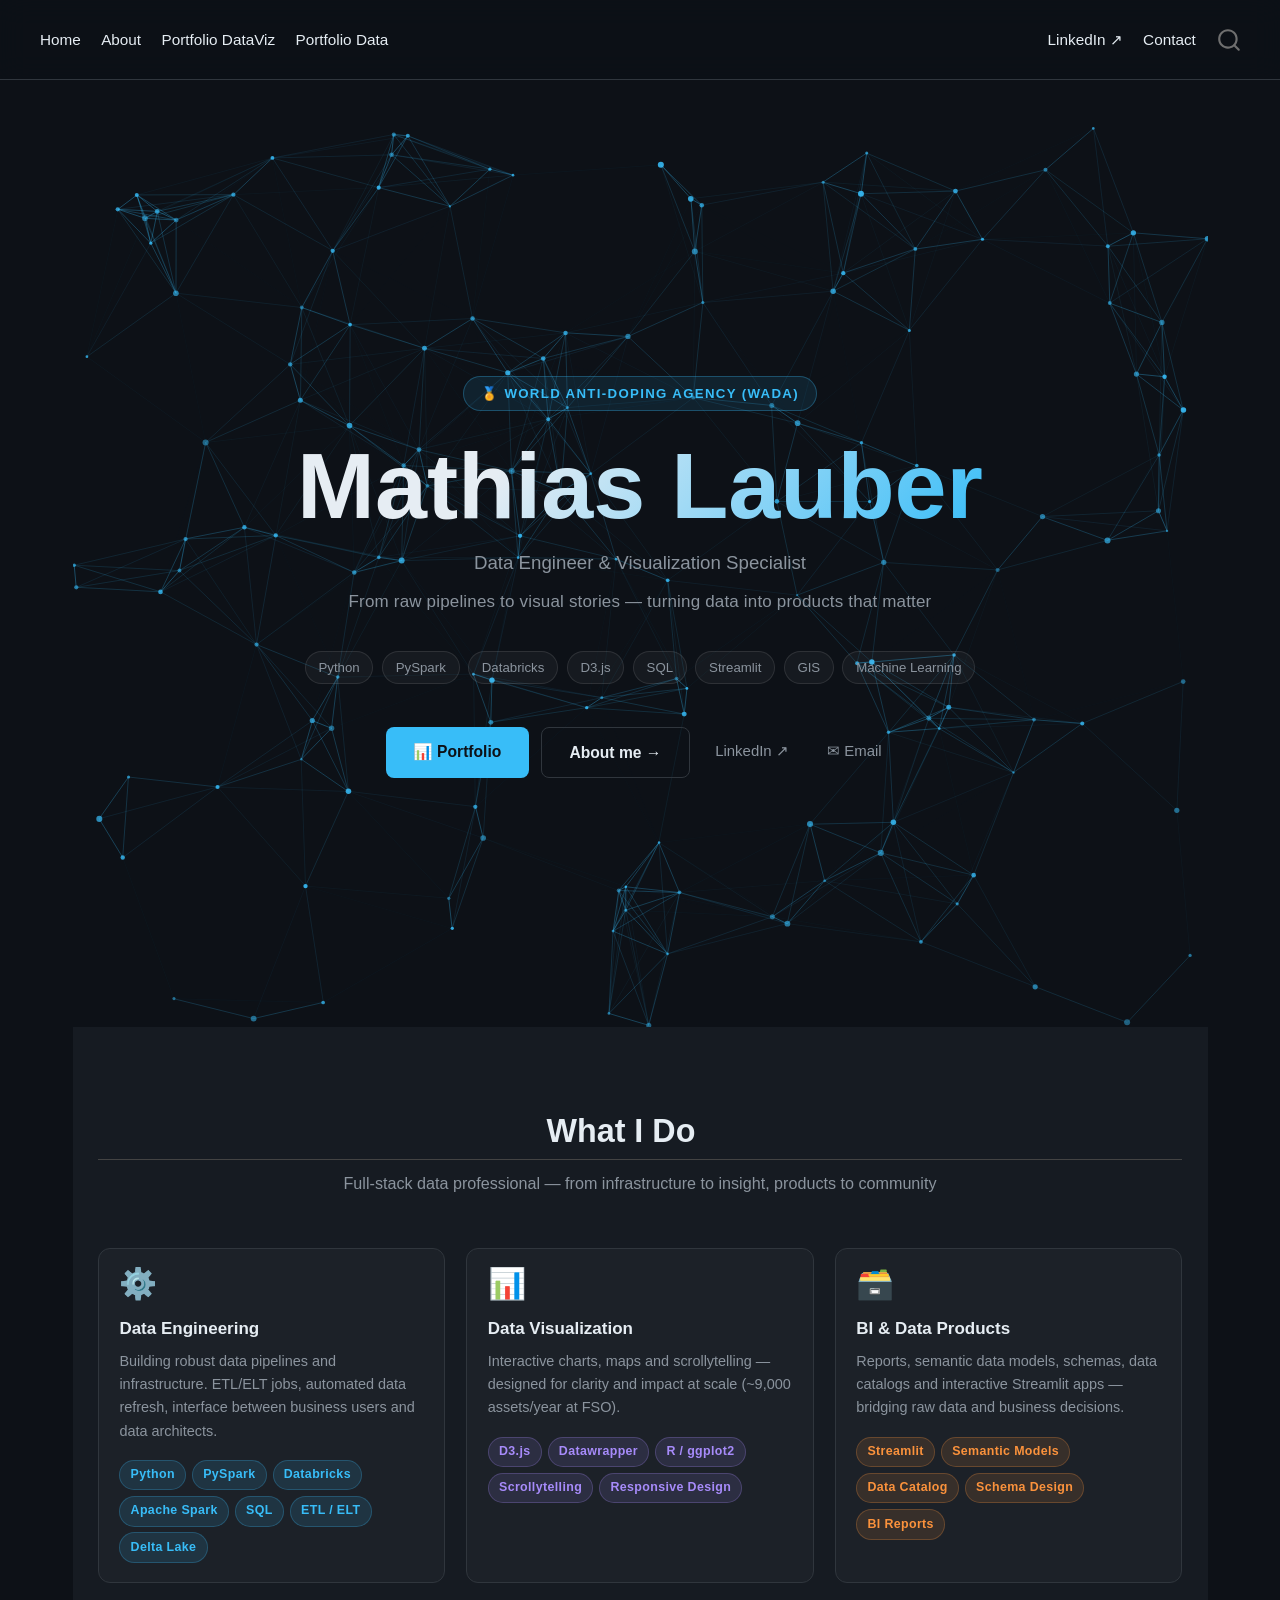
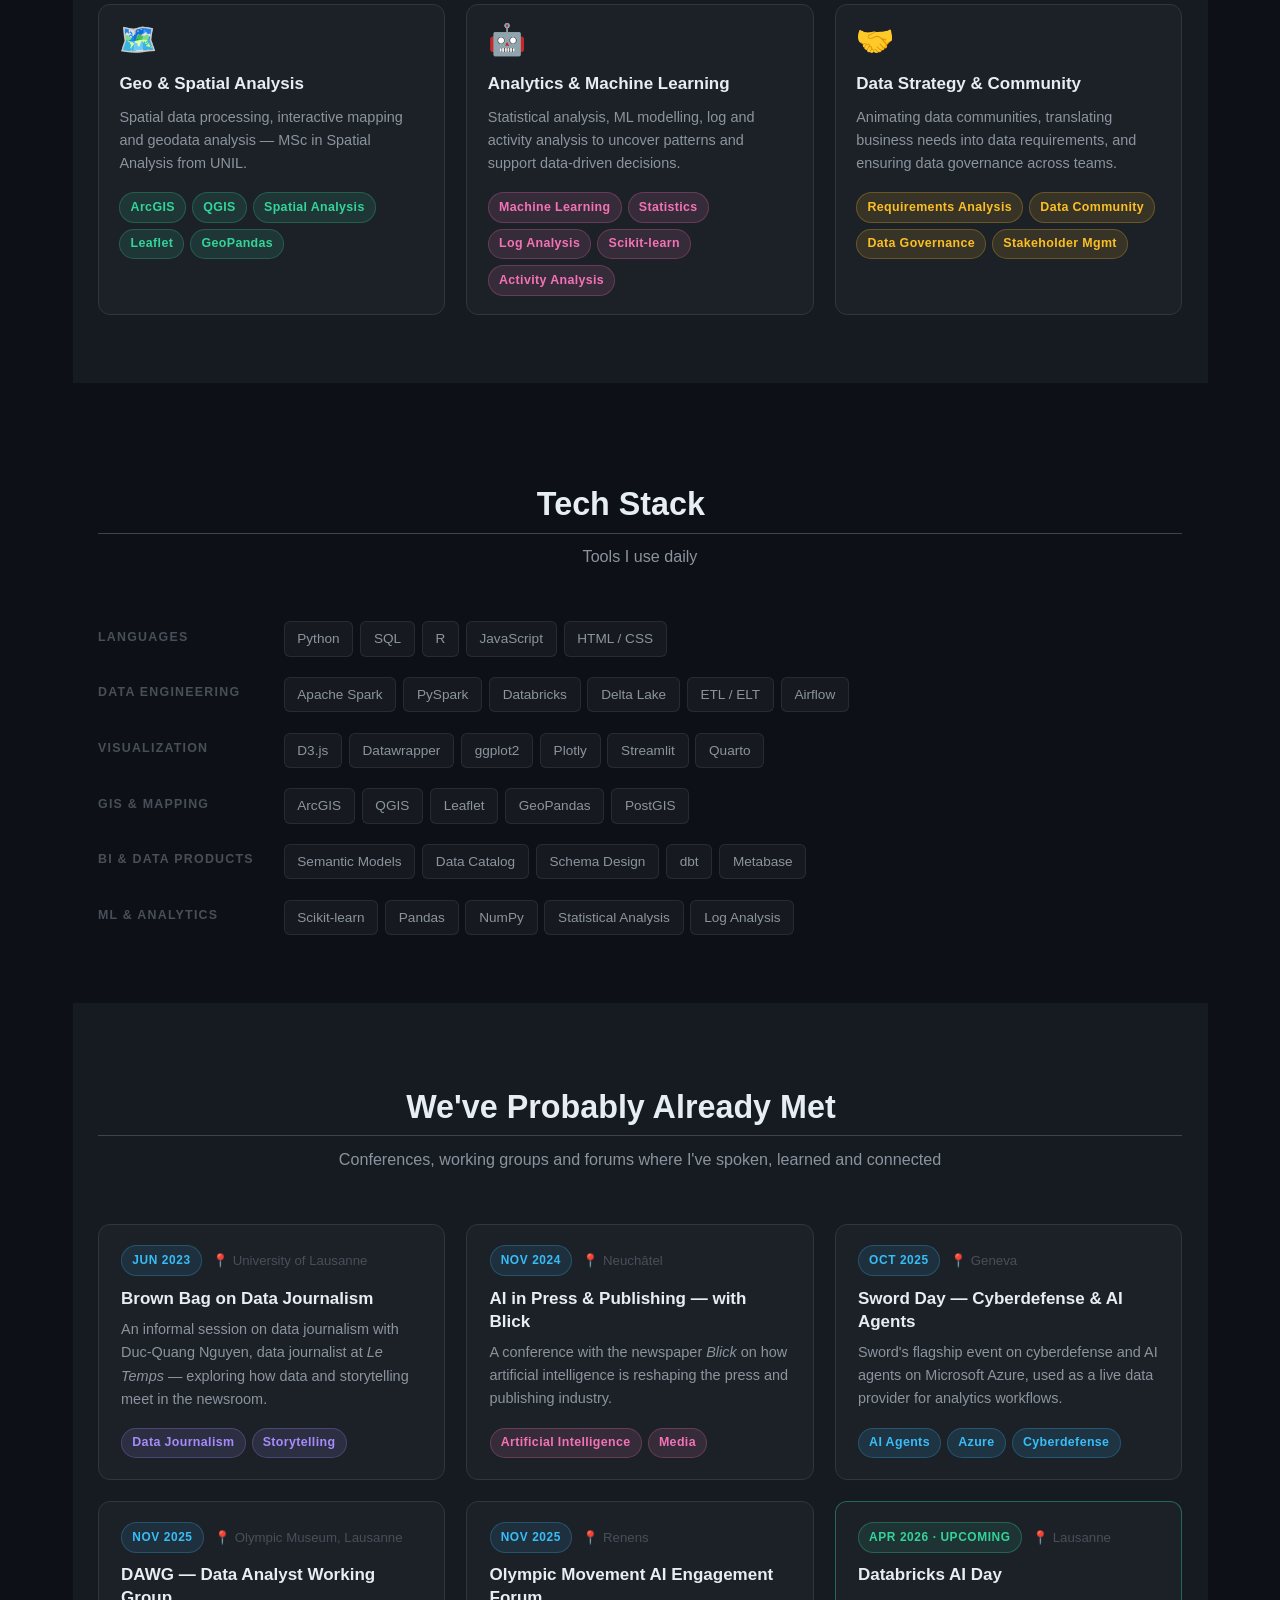
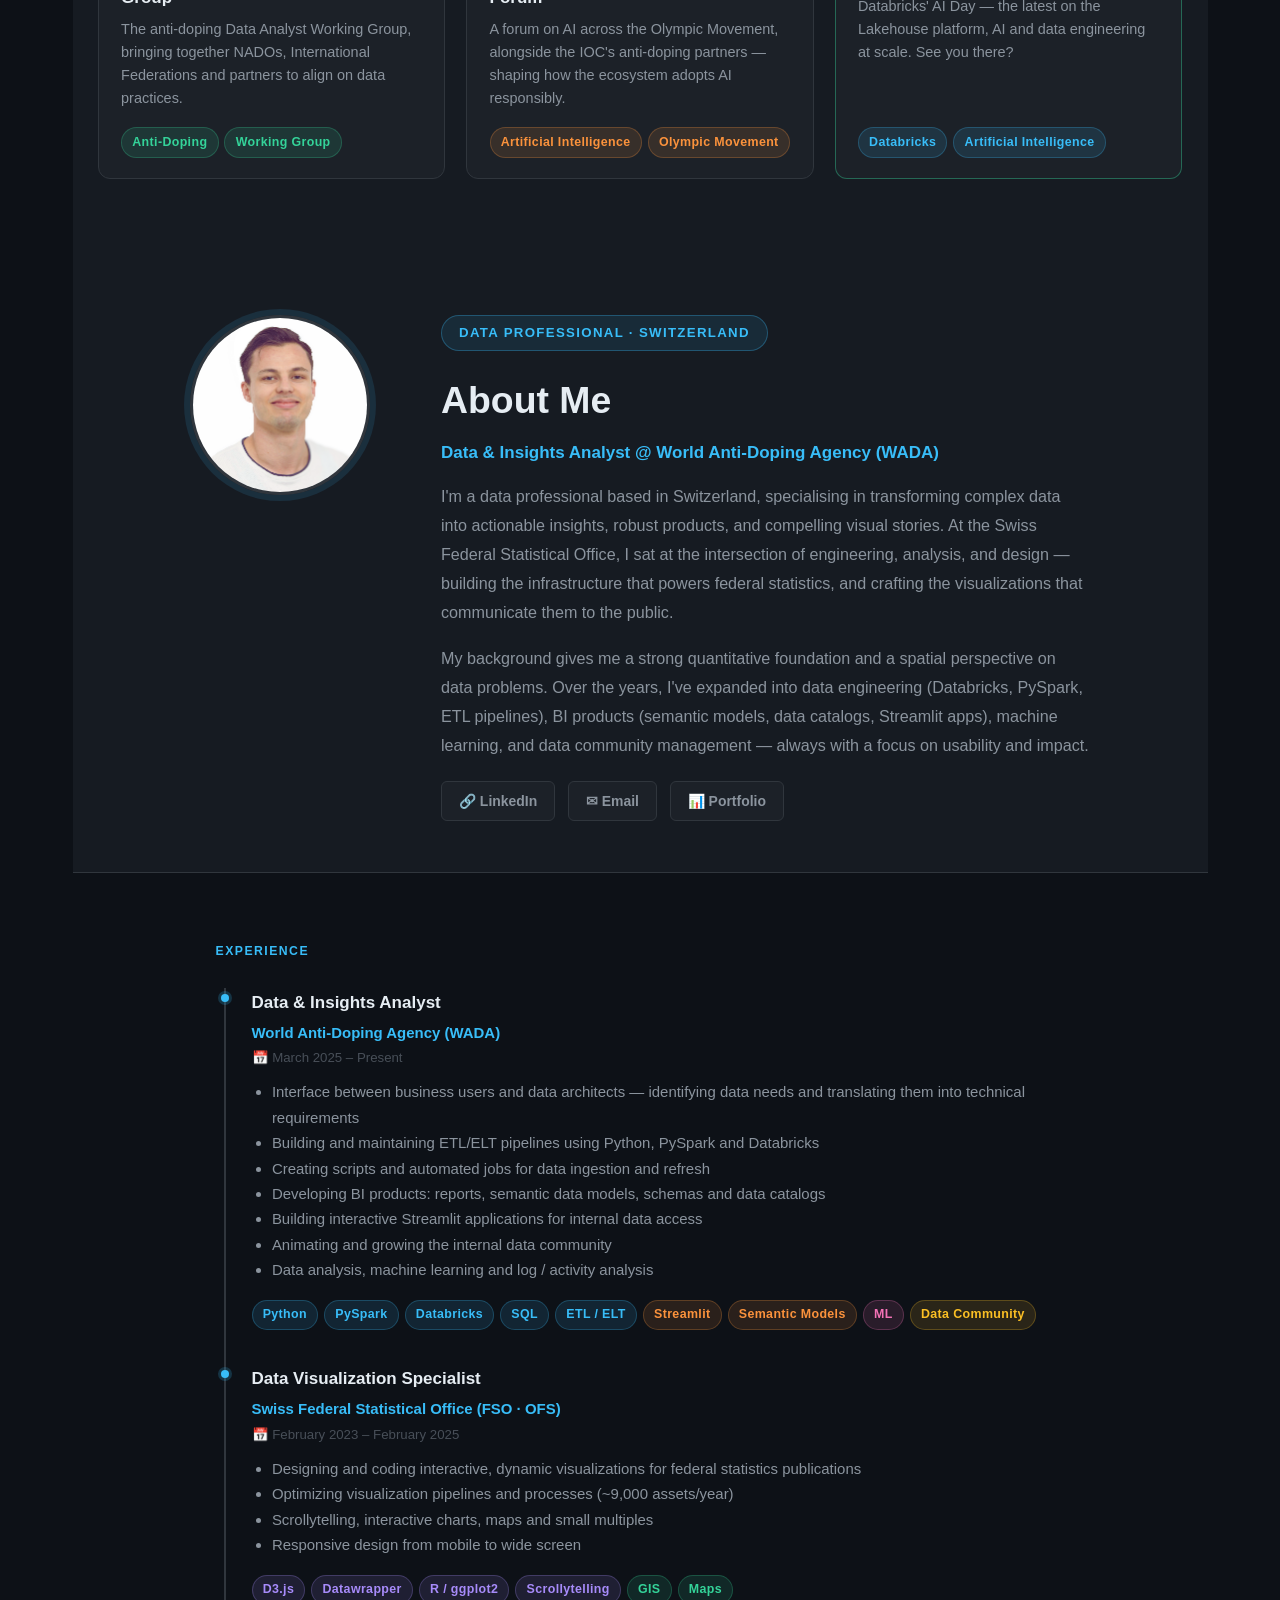
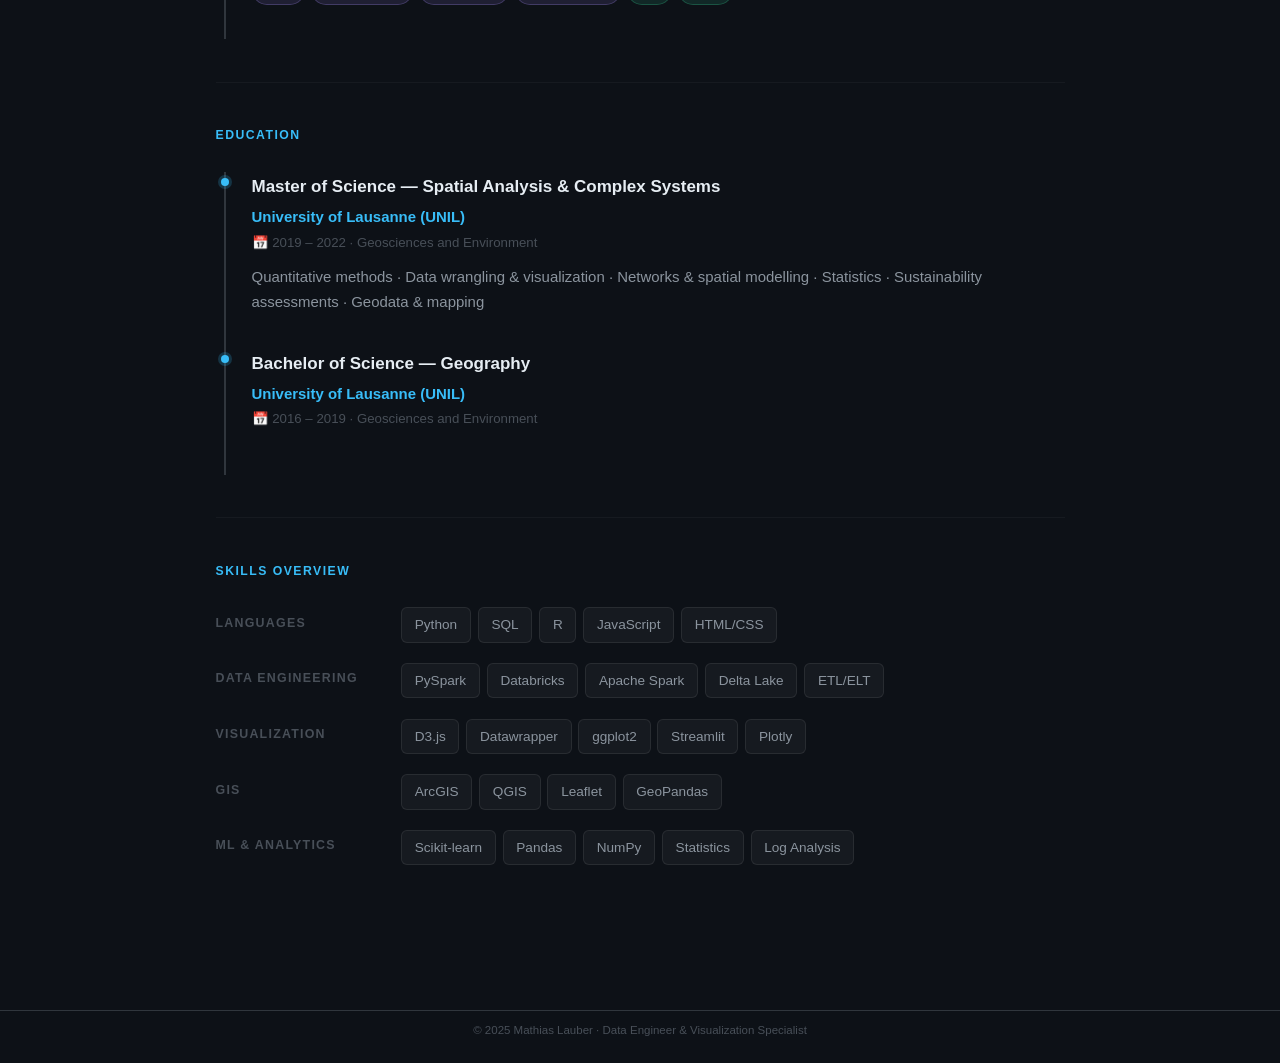
==== commit 54265a28: "Auto-render: update docs [skip ci]" ====
--- a/docs/index.html
+++ b/docs/index.html
@@ -43,7 +43,7 @@
 <link href="site_libs/quarto-html/quarto-syntax-highlighting-dark-0a6b7249c26820e032cb0bd839ff02b1.css" rel="stylesheet" id="quarto-text-highlighting-styles">
 <script src="site_libs/bootstrap/bootstrap.min.js"></script>
 <link href="site_libs/bootstrap/bootstrap-icons.css" rel="stylesheet">
-<link href="site_libs/bootstrap/bootstrap-406216b1272a0f141cdec64832ee76d3.min.css" rel="stylesheet" append-hash="true" id="quarto-bootstrap" data-mode="dark">
+<link href="site_libs/bootstrap/bootstrap-a8a45a782a0b07fc5aed257e91abf22a.min.css" rel="stylesheet" append-hash="true" id="quarto-bootstrap" data-mode="dark">
 <script id="quarto-search-options" type="application/json">{
   "location": "navbar",
   "copy-button": false,
